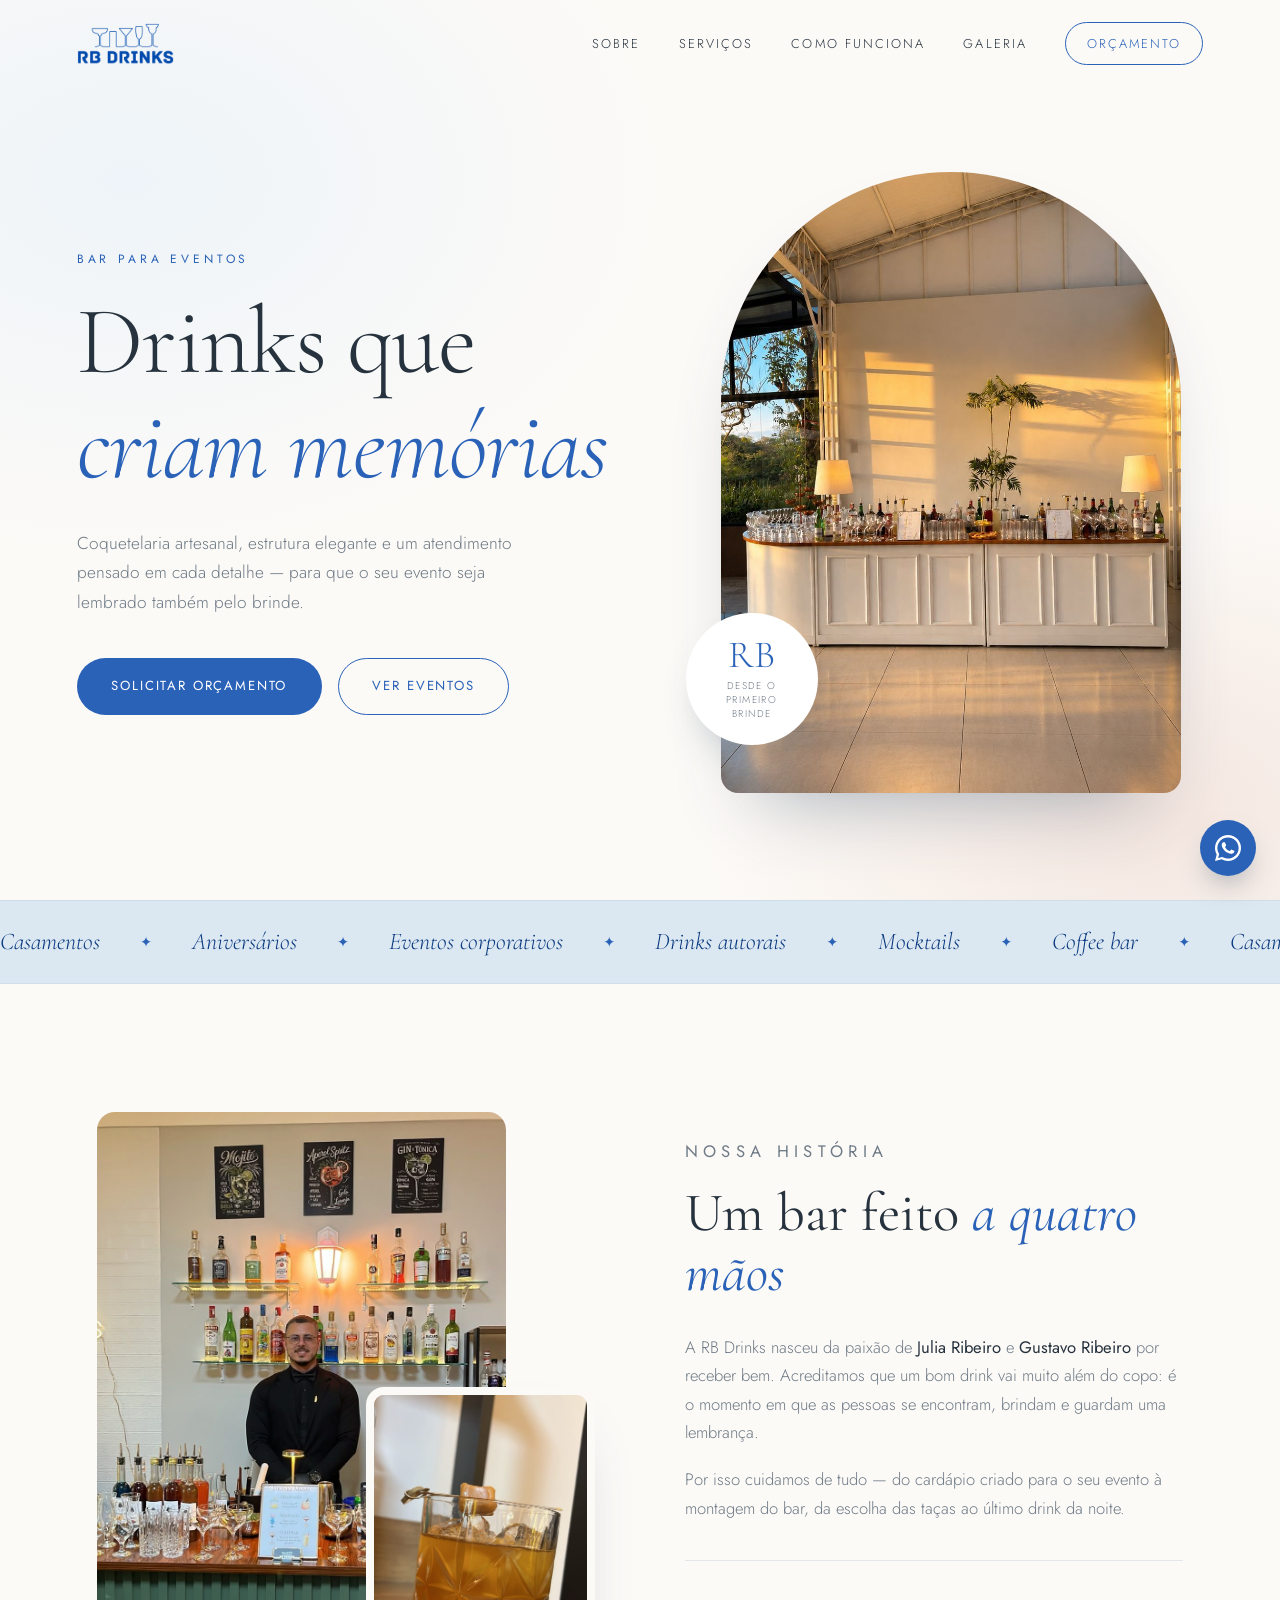
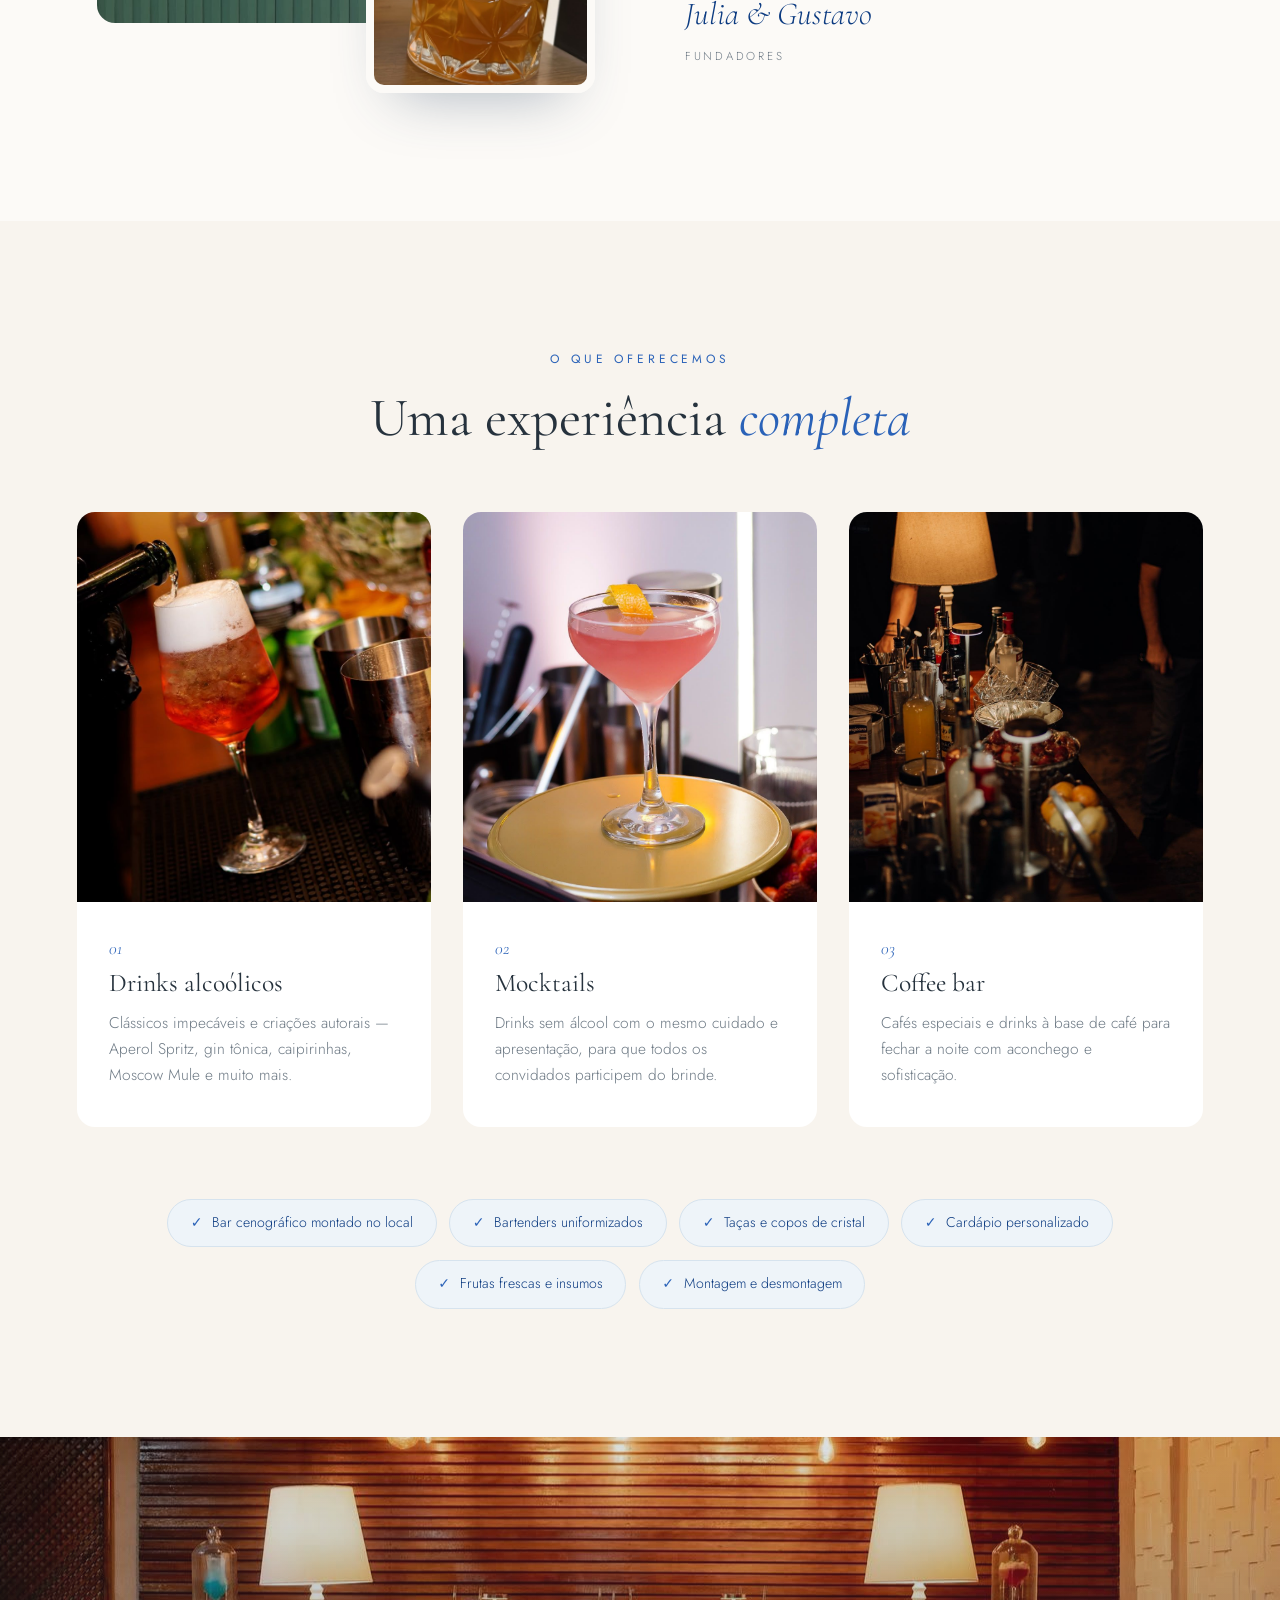
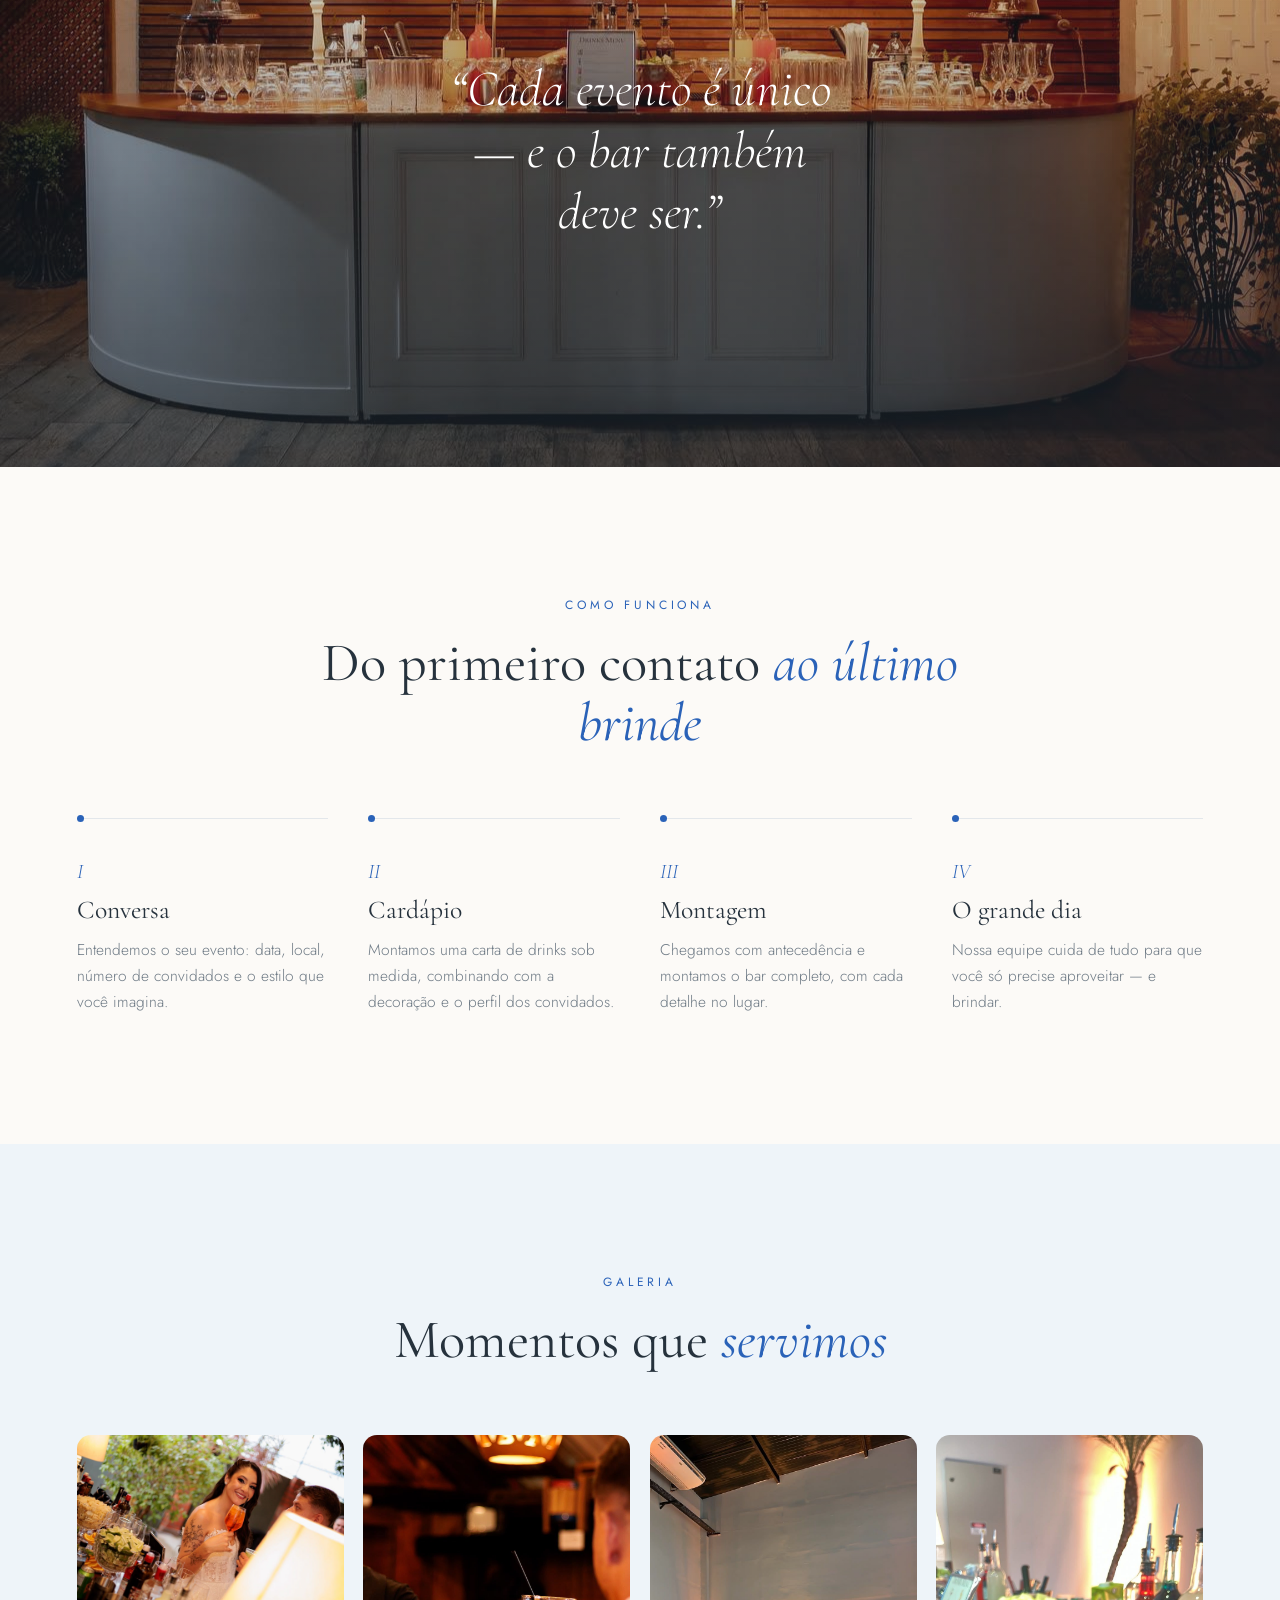
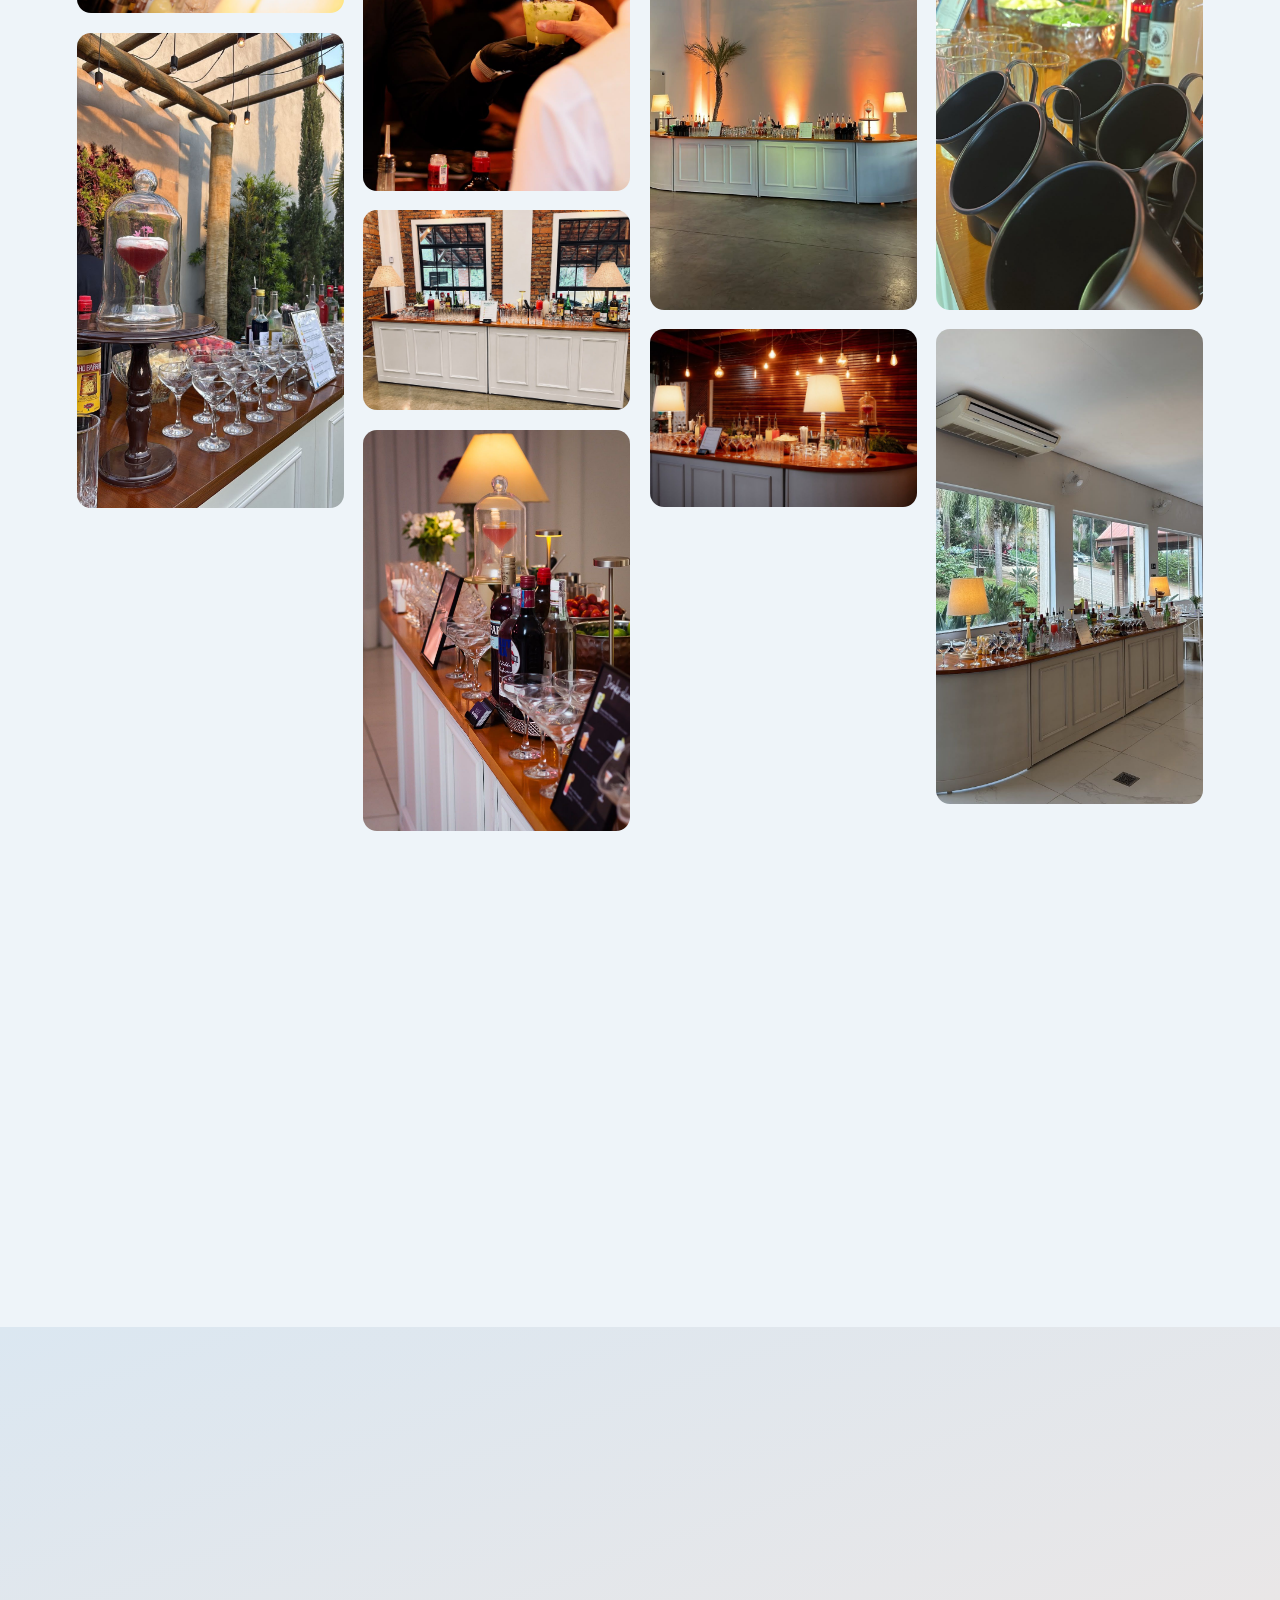
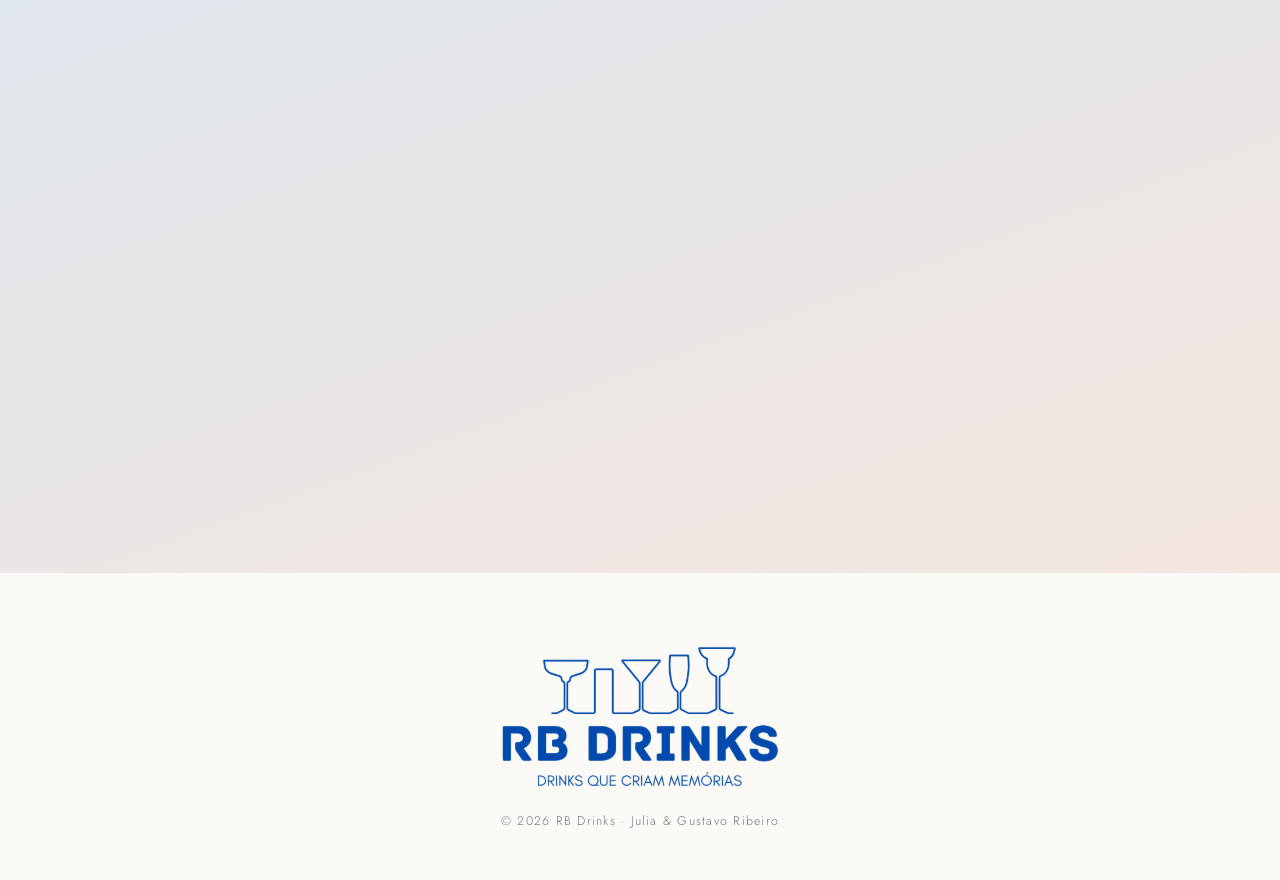
==== index.html @ 1d5dd1b5 "Site RB Drinks: versão clara e versão escura Co-Authored-By: Claude Opus 5.5 <noreply@anthropic.com>" ====
<!DOCTYPE html>
<html lang="pt-BR">
<head>
  <meta charset="UTF-8" />
  <meta name="viewport" content="width=device-width, initial-scale=1.0" />
  <title>RB Drinks · Drinks que criam memórias</title>
  <meta name="description" content="RB Drinks — bar completo para casamentos, aniversários e eventos corporativos. Drinks autorais, mocktails e coffee bar com atendimento elegante." />
  <link rel="preconnect" href="https://fonts.googleapis.com" />
  <link rel="preconnect" href="https://fonts.gstatic.com" crossorigin />
  <link href="https://fonts.googleapis.com/css2?family=Cormorant+Garamond:ital,wght@0,300;0,400;0,500;1,300;1,400&family=Jost:wght@300;400;500&display=swap" rel="stylesheet" />
  <link rel="stylesheet" href="style.css" />
  <link rel="icon" href="assets/brand/icone-azul.png" type="image/png" />
</head>
<body>

  <!-- NAV -->
  <header class="nav" id="nav">
    <a href="#inicio" class="nav__brand" aria-label="RB Drinks — início">
      <img src="assets/brand/marca-azul.png" alt="RB Drinks" class="nav__logo" />
    </a>
    <nav class="nav__links" id="navLinks">
      <a href="#sobre">Sobre</a>
      <a href="#servicos">Serviços</a>
      <a href="#como-funciona">Como funciona</a>
      <a href="#galeria">Galeria</a>
      <a href="#contato" class="nav__cta">Orçamento</a>
    </nav>
    <button class="nav__toggle" id="navToggle" aria-label="Abrir menu" aria-expanded="false">
      <span></span><span></span>
    </button>
  </header>

  <!-- HERO -->
  <section class="hero" id="inicio">
    <div class="hero__text">
      <p class="eyebrow reveal">Bar para eventos</p>
      <h1 class="reveal">Drinks que<br /><em>criam memórias</em></h1>
      <p class="hero__lead reveal">Coquetelaria artesanal, estrutura elegante e um atendimento pensado em cada detalhe — para que o seu evento seja lembrado também pelo brinde.</p>
      <div class="hero__actions reveal">
        <a href="#contato" class="btn btn--primary">Solicitar orçamento</a>
        <a href="#galeria" class="btn btn--ghost">Ver eventos</a>
      </div>
    </div>
    <div class="hero__media reveal">
      <img src="assets/img/bar-por-do-sol.jpg" alt="Bar RB Drinks montado ao pôr do sol" />
      <div class="hero__badge">
        <span class="hero__badge-big">RB</span>
        <span class="hero__badge-small">desde o primeiro brinde</span>
      </div>
    </div>
  </section>

  <!-- MARQUEE -->
  <div class="marquee" aria-hidden="true">
    <div class="marquee__track">
      <span>Casamentos</span><i>✦</i><span>Aniversários</span><i>✦</i><span>Eventos corporativos</span><i>✦</i><span>Drinks autorais</span><i>✦</i><span>Mocktails</span><i>✦</i><span>Coffee bar</span><i>✦</i>
      <span>Casamentos</span><i>✦</i><span>Aniversários</span><i>✦</i><span>Eventos corporativos</span><i>✦</i><span>Drinks autorais</span><i>✦</i><span>Mocktails</span><i>✦</i><span>Coffee bar</span><i>✦</i>
    </div>
  </div>

  <!-- SOBRE -->
  <section class="about section" id="sobre">
    <div class="about__media reveal">
      <img src="assets/img/bartender.jpg" alt="Bartender da RB Drinks atrás do bar" class="about__img-main" />
      <img src="assets/img/drink-caramelo.jpg" alt="Drink com caramelo em copo de cristal" class="about__img-float" />
    </div>
    <div class="about__text">
      <p class="eyebrow reveal">Nossa história</p>
      <h2 class="reveal">Um bar feito <em>a quatro mãos</em></h2>
      <p class="reveal">A RB Drinks nasceu da paixão de <strong>Julia Ribeiro</strong> e <strong>Gustavo Ribeiro</strong> por receber bem. Acreditamos que um bom drink vai muito além do copo: é o momento em que as pessoas se encontram, brindam e guardam uma lembrança.</p>
      <p class="reveal">Por isso cuidamos de tudo — do cardápio criado para o seu evento à montagem do bar, da escolha das taças ao último drink da noite.</p>
      <div class="about__sign reveal">
        <span>Julia &amp; Gustavo</span>
        <small>Fundadores</small>
      </div>
    </div>
  </section>

  <!-- SERVIÇOS -->
  <section class="services section" id="servicos">
    <div class="section__head">
      <p class="eyebrow reveal">O que oferecemos</p>
      <h2 class="reveal">Uma experiência <em>completa</em></h2>
    </div>
    <div class="services__grid">
      <article class="card reveal">
        <div class="card__img"><img src="assets/img/aperol-servindo.jpg" alt="Aperol Spritz sendo servido" loading="lazy" /></div>
        <div class="card__body">
          <span class="card__num">01</span>
          <h3>Drinks alcoólicos</h3>
          <p>Clássicos impecáveis e criações autorais — Aperol Spritz, gin tônica, caipirinhas, Moscow Mule e muito mais.</p>
        </div>
      </article>
      <article class="card reveal">
        <div class="card__img"><img src="assets/img/drink-zero.jpg" alt="Drink rosa sem álcool em taça coupe" loading="lazy" /></div>
        <div class="card__body">
          <span class="card__num">02</span>
          <h3>Mocktails</h3>
          <p>Drinks sem álcool com o mesmo cuidado e apresentação, para que todos os convidados participem do brinde.</p>
        </div>
      </article>
      <article class="card reveal">
        <div class="card__img"><img src="assets/img/bar-noite.jpg" alt="Detalhe do bar à noite com abajur" loading="lazy" /></div>
        <div class="card__body">
          <span class="card__num">03</span>
          <h3>Coffee bar</h3>
          <p>Cafés especiais e drinks à base de café para fechar a noite com aconchego e sofisticação.</p>
        </div>
      </article>
    </div>

    <ul class="includes reveal">
      <li>Bar cenográfico montado no local</li>
      <li>Bartenders uniformizados</li>
      <li>Taças e copos de cristal</li>
      <li>Cardápio personalizado</li>
      <li>Frutas frescas e insumos</li>
      <li>Montagem e desmontagem</li>
    </ul>
  </section>

  <!-- FAIXA DE IMAGEM -->
  <section class="banner">
    <img src="assets/img/bar-frontal.jpg" alt="Bar RB Drinks iluminado com lâmpadas pendentes" loading="lazy" />
    <div class="banner__overlay">
      <p class="reveal">“Cada evento é único — e o bar também deve ser.”</p>
    </div>
  </section>

  <!-- COMO FUNCIONA -->
  <section class="steps section" id="como-funciona">
    <div class="section__head">
      <p class="eyebrow reveal">Como funciona</p>
      <h2 class="reveal">Do primeiro contato <em>ao último brinde</em></h2>
    </div>
    <ol class="steps__list">
      <li class="reveal">
        <span>I</span>
        <h3>Conversa</h3>
        <p>Entendemos o seu evento: data, local, número de convidados e o estilo que você imagina.</p>
      </li>
      <li class="reveal">
        <span>II</span>
        <h3>Cardápio</h3>
        <p>Montamos uma carta de drinks sob medida, combinando com a decoração e o perfil dos convidados.</p>
      </li>
      <li class="reveal">
        <span>III</span>
        <h3>Montagem</h3>
        <p>Chegamos com antecedência e montamos o bar completo, com cada detalhe no lugar.</p>
      </li>
      <li class="reveal">
        <span>IV</span>
        <h3>O grande dia</h3>
        <p>Nossa equipe cuida de tudo para que você só precise aproveitar — e brindar.</p>
      </li>
    </ol>
  </section>

  <!-- GALERIA -->
  <section class="gallery section" id="galeria">
    <div class="section__head">
      <p class="eyebrow reveal">Galeria</p>
      <h2 class="reveal">Momentos que <em>servimos</em></h2>
    </div>
    <div class="gallery__grid" id="gallery">
      <figure class="reveal"><img src="assets/img/noiva-aperol.jpg" alt="Noiva brindando com Aperol Spritz" loading="lazy" /></figure>
      <figure class="reveal"><img src="assets/img/drink-redoma.jpg" alt="Drink sob redoma de vidro" loading="lazy" /></figure>
      <figure class="reveal"><img src="assets/img/bar-verde.jpg" alt="Bar verde com garrafas e taças" loading="lazy" /></figure>
      <figure class="reveal"><img src="assets/img/bar-deck.jpg" alt="Bar verde montado em deck ao ar livre" loading="lazy" /></figure>
      <figure class="reveal"><img src="assets/img/caipirinha.jpg" alt="Caipirinha sendo entregue ao convidado" loading="lazy" /></figure>
      <figure class="reveal"><img src="assets/img/bar-tijolos.jpg" alt="Bar branco em ambiente de tijolos" loading="lazy" /></figure>
      <figure class="reveal"><img src="assets/img/bar-detalhe-campari.jpg" alt="Detalhe do bar com garrafas e taças" loading="lazy" /></figure>
      <figure class="reveal"><img src="assets/img/convidada-aperol.jpg" alt="Convidada saboreando um Aperol" loading="lazy" /></figure>
      <figure class="reveal"><img src="assets/img/bar-luz-laranja.jpg" alt="Bar branco com iluminação cênica" loading="lazy" /></figure>
      <figure class="reveal"><img src="assets/img/bar-lampadas.jpg" alt="Bar com lâmpadas pendentes e abajures" loading="lazy" /></figure>
      <figure class="reveal"><img src="assets/img/bar-detalhe-limao.jpg" alt="Limões fatiados e taças no bar" loading="lazy" /></figure>
      <figure class="reveal"><img src="assets/img/canecas.jpg" alt="Canecas de Moscow Mule" loading="lazy" /></figure>
      <figure class="reveal"><img src="assets/img/bar-janelas.jpg" alt="Bar montado em salão com janelas amplas" loading="lazy" /></figure>
    </div>
  </section>

  <!-- CONTATO -->
  <section class="contact section" id="contato">
    <div class="contact__inner">
      <div class="contact__text">
        <p class="eyebrow reveal">Orçamento</p>
        <h2 class="reveal">Vamos criar <em>a sua memória?</em></h2>
        <p class="reveal">Conte um pouco sobre o seu evento e retornamos com uma proposta personalizada.</p>
        <ul class="contact__links reveal">
          <li><a href="https://wa.me/5500000000000" target="_blank" rel="noopener">WhatsApp</a></li>
          <li><a href="https://instagram.com/rbdrinks" target="_blank" rel="noopener">@rbdrinks</a></li>
          <li><a href="mailto:contato@rbdrinks.com.br">contato@rbdrinks.com.br</a></li>
        </ul>
      </div>
      <form class="form reveal" id="contactForm">
        <label>Nome<input type="text" name="nome" required /></label>
        <div class="form__row">
          <label>Data do evento<input type="date" name="data" /></label>
          <label>Convidados<input type="number" name="convidados" min="1" placeholder="ex: 120" /></label>
        </div>
        <label>Tipo de evento
          <select name="tipo">
            <option>Casamento</option>
            <option>Aniversário</option>
            <option>Corporativo</option>
            <option>Outro</option>
          </select>
        </label>
        <label>Mensagem<textarea name="mensagem" rows="3" placeholder="Local, estilo, drinks favoritos..."></textarea></label>
        <button type="submit" class="btn btn--primary">Enviar pelo WhatsApp</button>
      </form>
    </div>
  </section>

  <!-- FOOTER -->
  <footer class="footer">
    <img src="assets/brand/logo-azul.png" alt="RB Drinks — Drinks que criam memórias" class="footer__logo" />
    <p class="footer__copy">© <span id="year"></span> RB Drinks · Julia &amp; Gustavo Ribeiro</p>
  </footer>

  <!-- LIGHTBOX -->
  <div class="lightbox" id="lightbox" aria-hidden="true">
    <button class="lightbox__close" aria-label="Fechar">×</button>
    <button class="lightbox__prev" aria-label="Anterior">‹</button>
    <img alt="" />
    <button class="lightbox__next" aria-label="Próxima">›</button>
  </div>

  <!-- WhatsApp flutuante -->
  <a href="https://wa.me/5500000000000" class="wa-float" target="_blank" rel="noopener" aria-label="Fale no WhatsApp">
    <svg viewBox="0 0 24 24" width="26" height="26" fill="currentColor"><path d="M17.5 14.4c-.3-.1-1.7-.8-2-.9-.3-.1-.5-.1-.7.1-.2.3-.8.9-.9 1.1-.2.2-.3.2-.6.1-.3-.1-1.2-.5-2.3-1.4-.9-.8-1.4-1.7-1.6-2-.2-.3 0-.5.1-.6l.4-.5c.1-.2.2-.3.3-.5.1-.2 0-.4 0-.5l-.9-2.2c-.2-.6-.5-.5-.7-.5h-.6c-.2 0-.5.1-.8.4-.3.3-1 1-1 2.4s1 2.8 1.2 3c.1.2 2 3.1 4.9 4.3 2.4.9 2.9.8 3.4.7.5-.1 1.7-.7 2-1.4.2-.7.2-1.3.2-1.4-.1-.1-.3-.2-.6-.3zM12 21.8c-1.8 0-3.5-.5-5-1.4l-.4-.2-3.7 1 1-3.6-.2-.4C2.7 15.6 2.2 13.8 2.2 12 2.2 6.6 6.6 2.2 12 2.2c2.6 0 5.1 1 6.9 2.9 1.8 1.8 2.9 4.3 2.9 6.9 0 5.4-4.4 9.8-9.8 9.8zM20.5 3.5C18.2 1.2 15.2 0 12 0 5.4 0 0 5.4 0 12c0 2.1.6 4.2 1.6 6L0 24l6.2-1.6c1.8 1 3.8 1.5 5.8 1.5 6.6 0 12-5.4 12-12 0-3.2-1.2-6.2-3.5-8.4z"/></svg>
  </a>

  <script src="script.js"></script>
</body>
</html>
---- style.css ----
/* ==========================================================
   RB Drinks — Drinks que criam memórias
   Paleta: azul do logo + tons pastéis
   ========================================================== */
:root {
  --blue: #2a62b8;          /* derivado do azul do logo (#004aad) */
  --blue-deep: #0b3a80;
  --blue-pastel: #dbe7f1;
  --blue-mist: #eef4f9;
  --blush: #f4e6df;
  --sand: #f8f4ee;
  --cream: #fcfaf7;
  --ink: #26323d;
  --muted: #6e7a85;
  --line: #e3e7eb;

  --serif: "Cormorant Garamond", Georgia, serif;
  --sans: "Jost", system-ui, sans-serif;

  --radius: 18px;
  --ease: cubic-bezier(.22, .61, .36, 1);
}

* { box-sizing: border-box; margin: 0; padding: 0; }
html { scroll-behavior: smooth; }
body {
  font-family: var(--sans);
  font-weight: 300;
  color: var(--ink);
  background: var(--cream);
  line-height: 1.7;
  -webkit-font-smoothing: antialiased;
}
img { display: block; max-width: 100%; }
a { color: inherit; text-decoration: none; }

h1, h2, h3 { font-family: var(--serif); font-weight: 400; line-height: 1.1; }
h1 em, h2 em { font-style: italic; color: var(--blue); }
h2 { font-size: clamp(2.2rem, 4.5vw, 3.4rem); }
h3 { font-size: 1.6rem; }

.eyebrow {
  font-size: .75rem;
  letter-spacing: .32em;
  text-transform: uppercase;
  color: var(--blue);
  margin-bottom: 1.2rem;
  font-weight: 400;
}

.section { padding: clamp(5rem, 10vw, 8rem) clamp(1.5rem, 6vw, 6rem); }
.section__head { text-align: center; max-width: 640px; margin: 0 auto 4rem; }

/* ---------- Botões ---------- */
.btn {
  display: inline-block;
  padding: 1rem 2.1rem;
  border-radius: 999px;
  font-size: .82rem;
  letter-spacing: .14em;
  text-transform: uppercase;
  font-weight: 400;
  transition: all .35s var(--ease);
  cursor: pointer;
  border: 1px solid transparent;
  font-family: var(--sans);
}
.btn--primary { background: var(--blue); color: #fff; }
.btn--primary:hover { background: var(--blue-deep); transform: translateY(-2px); box-shadow: 0 10px 24px -10px rgba(47,76,104,.5); }
.btn--ghost { border-color: var(--blue); color: var(--blue); }
.btn--ghost:hover { background: var(--blue-mist); }

/* ---------- Navegação ---------- */
.nav {
  position: fixed; inset: 0 0 auto 0; z-index: 50;
  display: flex; align-items: center; justify-content: space-between;
  padding: 1.4rem clamp(1.5rem, 6vw, 6rem);
  transition: all .4s var(--ease);
}
.nav.is-scrolled {
  background: rgba(252, 250, 247, .88);
  backdrop-filter: blur(14px);
  -webkit-backdrop-filter: blur(14px);
  padding-top: .9rem; padding-bottom: .9rem;
  box-shadow: 0 1px 0 var(--line);
}
.nav__brand { display: flex; align-items: center; gap: .7rem; font-family: var(--serif); font-size: 1.45rem; color: var(--blue-deep); }
.nav__logo { height: 42px; width: auto; }
.nav__links { display: flex; align-items: center; gap: 2.4rem; font-size: .8rem; letter-spacing: .16em; text-transform: uppercase; }
.nav__links a { position: relative; transition: color .3s; }
.nav__links a:not(.nav__cta)::after {
  content: ""; position: absolute; left: 0; bottom: -4px; height: 1px; width: 0; background: var(--blue); transition: width .35s var(--ease);
}
.nav__links a:hover { color: var(--blue); }
.nav__links a:hover::after { width: 100%; }
.nav__cta { padding: .6rem 1.3rem; border: 1px solid var(--blue); border-radius: 999px; color: var(--blue); }
.nav__cta:hover { background: var(--blue); color: #fff !important; }
.nav__toggle { display: none; background: none; border: 0; width: 32px; height: 22px; position: relative; cursor: pointer; }
.nav__toggle span { position: absolute; left: 0; right: 0; height: 1.5px; background: var(--ink); transition: all .3s; }
.nav__toggle span:first-child { top: 6px; }
.nav__toggle span:last-child { bottom: 6px; }
.nav__toggle[aria-expanded="true"] span:first-child { top: 10px; transform: rotate(45deg); }
.nav__toggle[aria-expanded="true"] span:last-child { bottom: 10px; transform: rotate(-45deg); }

/* ---------- Hero ---------- */
.hero {
  min-height: 100vh;
  display: grid;
  grid-template-columns: 1.05fr .95fr;
  gap: clamp(2rem, 5vw, 5rem);
  align-items: center;
  padding: 8rem clamp(1.5rem, 6vw, 6rem) 4rem;
  background:
    radial-gradient(60% 60% at 10% 20%, var(--blue-mist) 0%, transparent 70%),
    radial-gradient(50% 50% at 90% 90%, var(--blush) 0%, transparent 70%),
    var(--cream);
}
.hero h1 { font-size: clamp(3.2rem, 7.5vw, 6.2rem); font-weight: 300; margin-bottom: 1.8rem; letter-spacing: -.01em; }
.hero__lead { max-width: 30rem; color: var(--muted); font-size: 1.08rem; margin-bottom: 2.6rem; }
.hero__actions { display: flex; gap: 1rem; flex-wrap: wrap; }
.hero__media { position: relative; justify-self: center; width: min(100%, 460px); }
.hero__media img {
  width: 100%; aspect-ratio: 4/5.4; object-fit: cover;
  border-radius: 240px 240px var(--radius) var(--radius);
  box-shadow: 0 40px 80px -40px rgba(47,76,104,.45);
}
.hero__badge {
  position: absolute; left: -2.2rem; bottom: 3rem;
  width: 132px; height: 132px; border-radius: 50%;
  background: #fff; display: grid; place-content: center; text-align: center;
  box-shadow: 0 20px 40px -20px rgba(47,76,104,.35);
  animation: float 6s ease-in-out infinite;
}
.hero__badge-big { font-family: var(--serif); font-size: 2.4rem; color: var(--blue); line-height: 1; }
.hero__badge-small { font-size: .62rem; letter-spacing: .14em; text-transform: uppercase; color: var(--muted); padding: 0 1.2rem; line-height: 1.4; margin-top: .3rem; }
@keyframes float { 50% { transform: translateY(-10px); } }

/* ---------- Marquee ---------- */
.marquee { overflow: hidden; background: var(--blue-pastel); padding: 1.3rem 0; border-block: 1px solid #cfdeeb; }
.marquee__track { display: flex; gap: 2.5rem; width: max-content; animation: marquee 40s linear infinite; }
.marquee span { font-family: var(--serif); font-style: italic; font-size: 1.5rem; color: var(--blue-deep); white-space: nowrap; }
.marquee i { font-style: normal; color: var(--blue); font-size: .9rem; align-self: center; }
@keyframes marquee { to { transform: translateX(-50%); } }

/* ---------- Sobre ---------- */
.about { display: grid; grid-template-columns: 1fr 1fr; gap: clamp(3rem, 7vw, 7rem); align-items: center; max-width: 1240px; margin: 0 auto; }
.about__media { position: relative; padding-right: 18%; padding-bottom: 14%; }
.about__img-main { width: 100%; aspect-ratio: 4/5; object-fit: cover; object-position: center 30%; border-radius: var(--radius); }
.about__img-float {
  position: absolute; right: 0; bottom: 0; width: 46%; aspect-ratio: 3/4; object-fit: cover;
  border-radius: var(--radius); border: 8px solid var(--cream);
  box-shadow: 0 30px 60px -30px rgba(47,76,104,.4);
}
.about__text h2 { margin-bottom: 1.8rem; }
.about__text p { color: var(--muted); margin-bottom: 1.2rem; font-size: 1.04rem; }
.about__text strong { color: var(--ink); font-weight: 400; }
.about__sign { margin-top: 2.4rem; padding-top: 1.6rem; border-top: 1px solid var(--line); }
.about__sign span { display: block; font-family: var(--serif); font-style: italic; font-size: 2rem; color: var(--blue-deep); }
.about__sign small { font-size: .72rem; letter-spacing: .24em; text-transform: uppercase; color: var(--muted); }

/* ---------- Serviços ---------- */
.services { background: var(--sand); }
.services__grid { display: grid; grid-template-columns: repeat(3, 1fr); gap: 2rem; max-width: 1240px; margin: 0 auto; }
.card { background: #fff; border-radius: var(--radius); overflow: hidden; transition: transform .5s var(--ease), box-shadow .5s var(--ease); }
.card:hover { transform: translateY(-8px); box-shadow: 0 30px 60px -35px rgba(47,76,104,.4); }
.card__img { overflow: hidden; aspect-ratio: 4/4.4; }
.card__img img { width: 100%; height: 100%; object-fit: cover; transition: transform 1.2s var(--ease); }
.card:hover .card__img img { transform: scale(1.06); }
.card__body { padding: 2rem 2rem 2.4rem; }
.card__num { font-family: var(--serif); font-style: italic; color: var(--blue); font-size: 1.1rem; }
.card h3 { margin: .3rem 0 .8rem; }
.card p { color: var(--muted); font-size: .97rem; }

.includes {
  list-style: none; max-width: 1000px; margin: 4.5rem auto 0;
  display: flex; flex-wrap: wrap; justify-content: center; gap: .8rem;
}
.includes li {
  padding: .7rem 1.4rem; border-radius: 999px; background: var(--blue-mist);
  color: var(--blue-deep); font-size: .88rem; border: 1px solid #d6e3ee;
}
.includes li::before { content: "✓"; margin-right: .6rem; color: var(--blue); }

/* ---------- Banner ---------- */
.banner { position: relative; height: clamp(360px, 70vh, 640px); overflow: hidden; }
.banner img { width: 100%; height: 120%; object-fit: cover; will-change: transform; }
.banner__overlay {
  position: absolute; inset: 0; display: grid; place-items: center; padding: 2rem;
  background: linear-gradient(180deg, rgba(38,50,61,.15), rgba(38,50,61,.55));
}
.banner__overlay p {
  font-family: var(--serif); font-style: italic; font-weight: 300; color: #fff; text-align: center;
  font-size: clamp(1.8rem, 4vw, 3.2rem); max-width: 18ch; line-height: 1.2;
}

/* ---------- Como funciona ---------- */
.steps__list { list-style: none; display: grid; grid-template-columns: repeat(4, 1fr); gap: 2.5rem; max-width: 1240px; margin: 0 auto; counter-reset: s; }
.steps__list li { position: relative; padding-top: 2.2rem; border-top: 1px solid var(--line); }
.steps__list li::before {
  content: ""; position: absolute; top: -4px; left: 0; width: 7px; height: 7px; border-radius: 50%; background: var(--blue);
}
.steps__list span { font-family: var(--serif); font-style: italic; color: var(--blue); font-size: 1.3rem; }
.steps__list h3 { margin: .4rem 0 .8rem; }
.steps__list p { color: var(--muted); font-size: .97rem; }

/* ---------- Galeria ---------- */
.gallery { background: var(--blue-mist); }
.gallery__grid { columns: 4 260px; column-gap: 1.2rem; max-width: 1400px; margin: 0 auto; }
.gallery__grid figure { break-inside: avoid; margin-bottom: 1.2rem; border-radius: 14px; overflow: hidden; cursor: zoom-in; position: relative; }
.gallery__grid img { width: 100%; transition: transform 1s var(--ease), filter .6s; }
.gallery__grid figure::after { content: ""; position: absolute; inset: 0; background: var(--blue); opacity: 0; transition: opacity .5s; mix-blend-mode: soft-light; }
.gallery__grid figure:hover img { transform: scale(1.05); }
.gallery__grid figure:hover::after { opacity: .35; }

/* ---------- Lightbox ---------- */
.lightbox {
  position: fixed; inset: 0; z-index: 100; background: rgba(252,250,247,.96);
  display: flex; align-items: center; justify-content: center; gap: 1rem;
  opacity: 0; pointer-events: none; transition: opacity .4s;
}
.lightbox.is-open { opacity: 1; pointer-events: auto; }
.lightbox img { max-width: min(88vw, 1100px); max-height: 86vh; border-radius: 12px; box-shadow: 0 40px 80px -40px rgba(47,76,104,.5); }
.lightbox button { background: none; border: 0; font-size: 2.6rem; color: var(--blue-deep); cursor: pointer; font-family: var(--serif); padding: 0 .6rem; transition: color .3s; }
.lightbox button:hover { color: var(--blue); }
.lightbox__close { position: absolute; top: 1.2rem; right: 1.8rem; }

/* ---------- Contato ---------- */
.contact { background: linear-gradient(160deg, var(--blue-pastel), var(--blush)); }
.contact__inner { display: grid; grid-template-columns: 1fr 1.1fr; gap: clamp(3rem, 6vw, 6rem); max-width: 1140px; margin: 0 auto; align-items: center; }
.contact__text h2 { margin-bottom: 1.4rem; }
.contact__text > p { color: var(--muted); margin-bottom: 2rem; }
.contact__links { list-style: none; display: grid; gap: .8rem; }
.contact__links a { font-family: var(--serif); font-size: 1.4rem; color: var(--blue-deep); border-bottom: 1px solid transparent; transition: border-color .3s; }
.contact__links a:hover { border-color: var(--blue); }

.form { background: rgba(255,255,255,.75); backdrop-filter: blur(8px); padding: clamp(2rem, 4vw, 3rem); border-radius: 24px; display: grid; gap: 1.3rem; box-shadow: 0 30px 70px -40px rgba(47,76,104,.35); }
.form label { display: grid; gap: .4rem; font-size: .72rem; letter-spacing: .18em; text-transform: uppercase; color: var(--muted); }
.form__row { display: grid; grid-template-columns: 1fr 1fr; gap: 1.2rem; }
.form input, .form select, .form textarea {
  font: inherit; font-size: 1rem; letter-spacing: 0; text-transform: none; color: var(--ink);
  border: 0; border-bottom: 1px solid #cfd8e0; background: transparent; padding: .6rem 0; outline: none; transition: border-color .3s;
  border-radius: 0; resize: vertical;
}
.form input:focus, .form select:focus, .form textarea:focus { border-color: var(--blue); }
.form .btn { justify-self: start; margin-top: .6rem; }

/* ---------- Footer ---------- */
.footer { text-align: center; padding: 4.5rem 1.5rem 3rem; background: var(--cream); }
.footer__logo { width: min(280px, 70vw); margin: 0 auto 1rem; }
.footer__slogan { font-family: var(--serif); font-style: italic; font-size: 1.6rem; color: var(--blue-deep); }
.footer__copy { margin-top: 1.4rem; font-size: .78rem; letter-spacing: .1em; color: var(--muted); }

/* ---------- WhatsApp flutuante ---------- */
.wa-float {
  position: fixed; right: 1.5rem; bottom: 1.5rem; z-index: 40;
  width: 56px; height: 56px; border-radius: 50%; display: grid; place-items: center;
  background: var(--blue); color: #fff; box-shadow: 0 14px 30px -12px rgba(47,76,104,.6);
  transition: transform .3s var(--ease), background .3s;
}
.wa-float:hover { transform: scale(1.08); background: var(--blue-deep); }

/* ---------- Animação de entrada ---------- */
.reveal { opacity: 0; transform: translateY(28px); transition: opacity 1s var(--ease), transform 1s var(--ease); }
.reveal.is-visible { opacity: 1; transform: none; }
@media (prefers-reduced-motion: reduce) {
  .reveal { opacity: 1; transform: none; transition: none; }
  .marquee__track, .hero__badge { animation: none; }
  html { scroll-behavior: auto; }
}

/* ---------- Responsivo ---------- */
@media (max-width: 1024px) {
  .services__grid { grid-template-columns: 1fr 1fr; }
  .services__grid .card:last-child { grid-column: span 2; }
  .services__grid .card:last-child .card__img { aspect-ratio: 16/8; }
  .steps__list { grid-template-columns: 1fr 1fr; }
}
@media (max-width: 860px) {
  .nav__toggle { display: block; z-index: 2; }
  .nav__links {
    position: fixed; inset: 0; flex-direction: column; justify-content: center; gap: 2rem;
    background: var(--cream); font-size: 1rem;
    opacity: 0; pointer-events: none; transition: opacity .4s;
  }
  .nav__links.is-open { opacity: 1; pointer-events: auto; }
  .hero { grid-template-columns: 1fr; text-align: center; padding-top: 7rem; }
  .hero__lead { margin-inline: auto; }
  .hero__actions { justify-content: center; }
  .hero__media { width: min(86%, 380px); }
  .hero__badge { left: -1rem; width: 110px; height: 110px; }
  .about, .contact__inner { grid-template-columns: 1fr; }
  .services__grid { grid-template-columns: 1fr; }
  .services__grid .card:last-child { grid-column: auto; }
  .services__grid .card:last-child .card__img { aspect-ratio: 4/4.4; }
}
@media (max-width: 560px) {
  .steps__list { grid-template-columns: 1fr; }
  .form__row { grid-template-columns: 1fr; }
  .gallery__grid { columns: 2 140px; column-gap: .7rem; }
  .gallery__grid figure { margin-bottom: .7rem; }
}
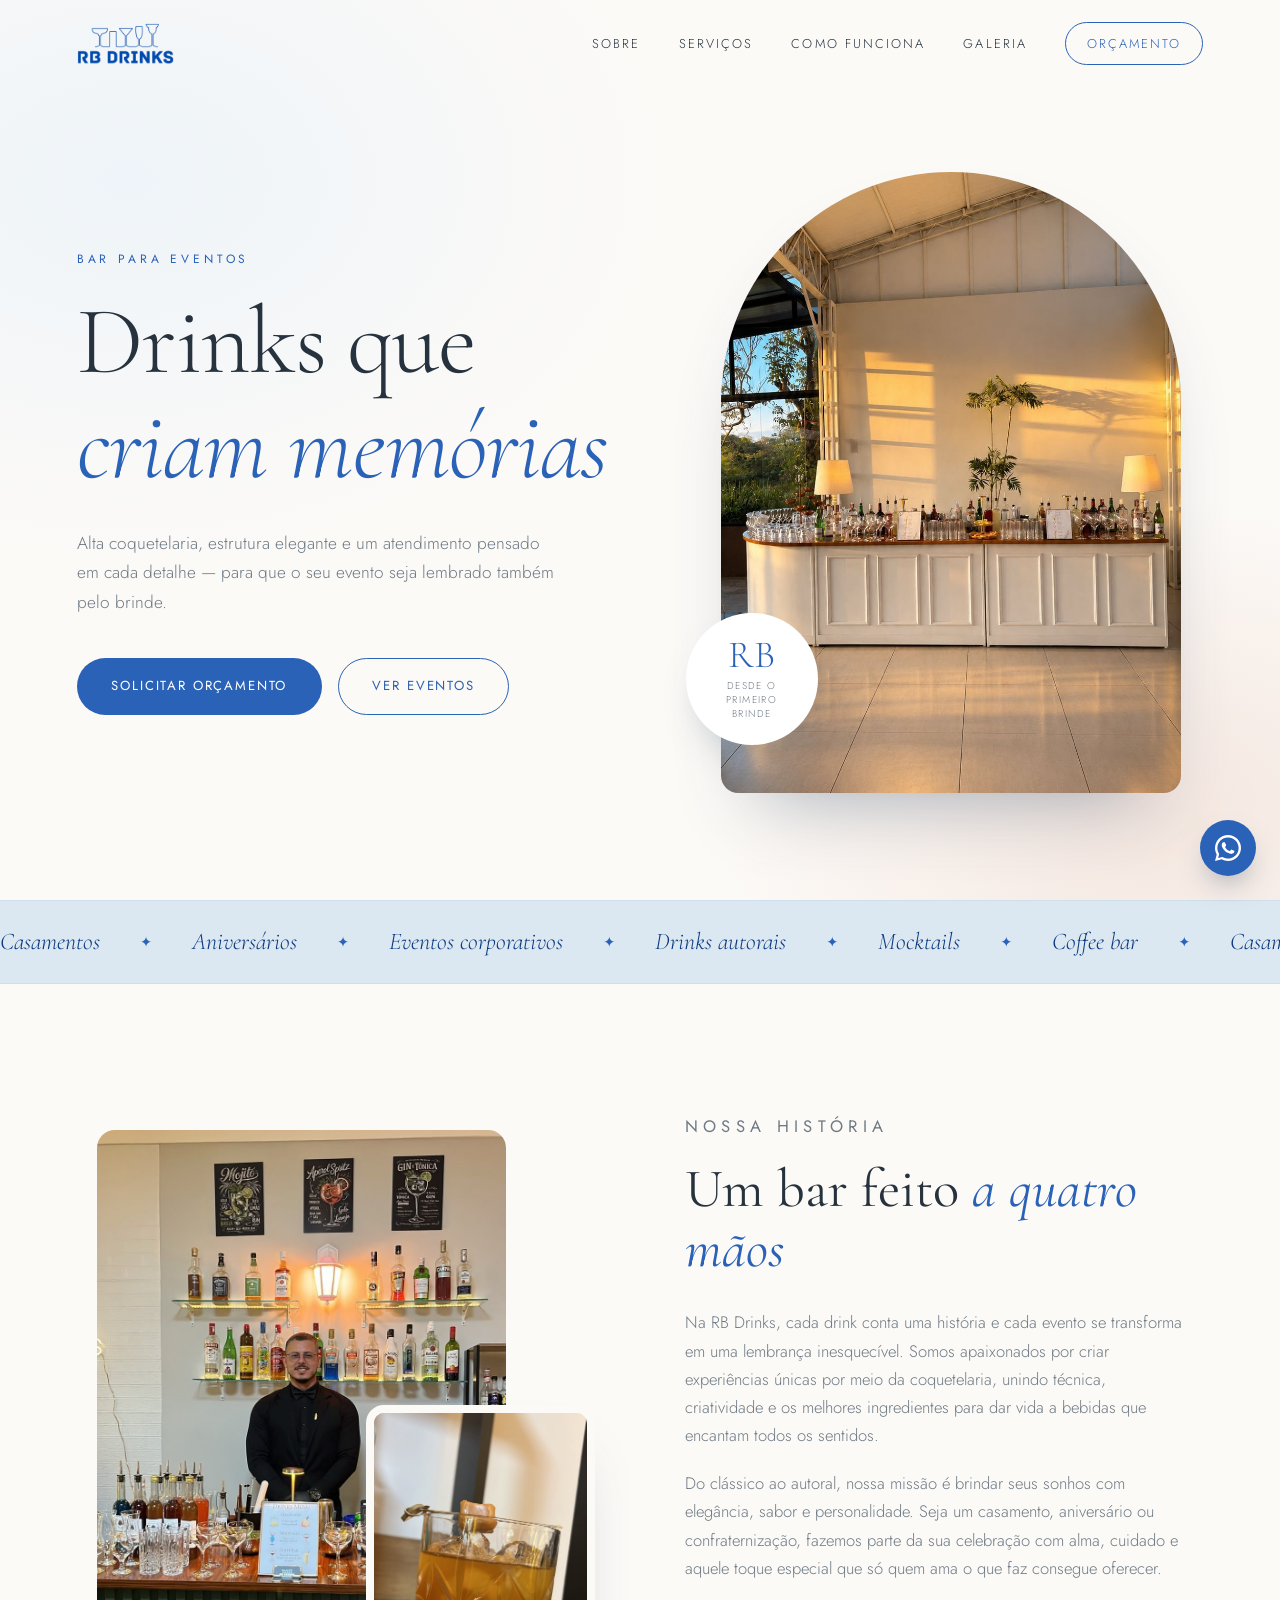
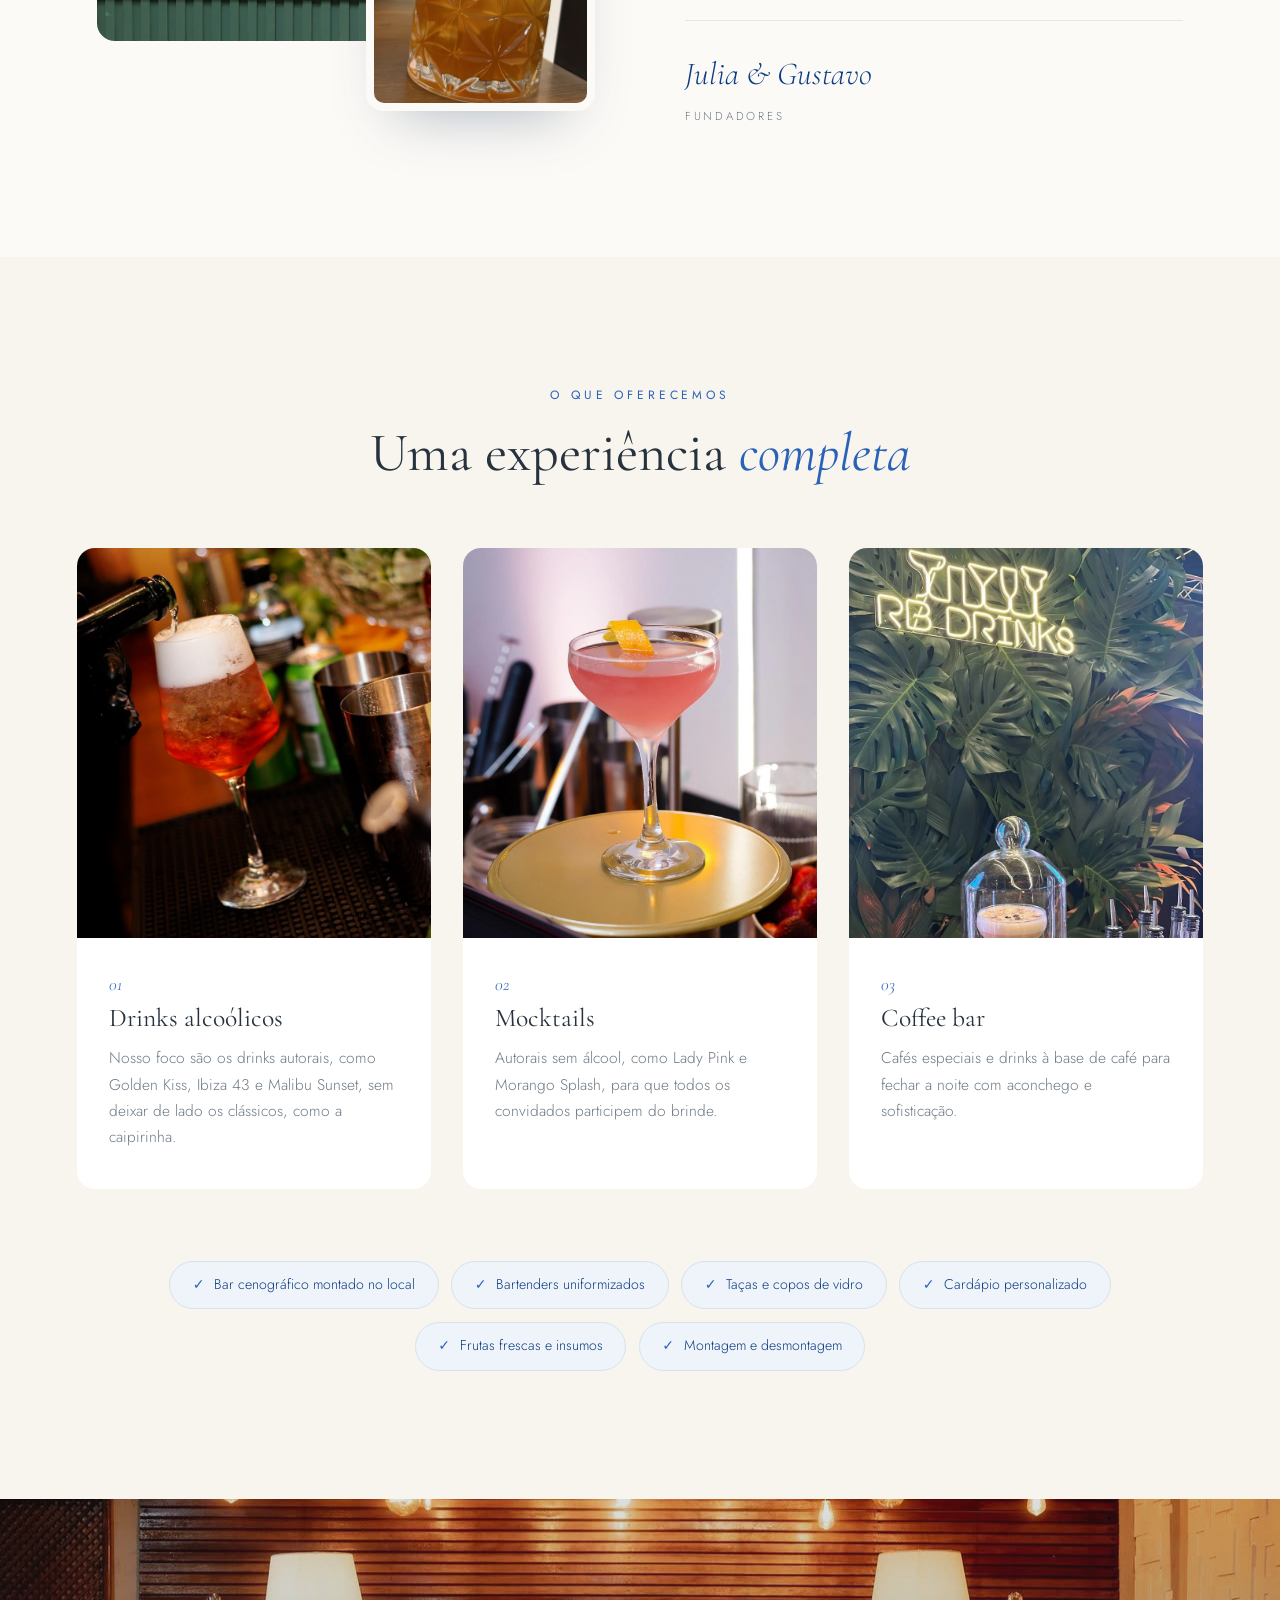
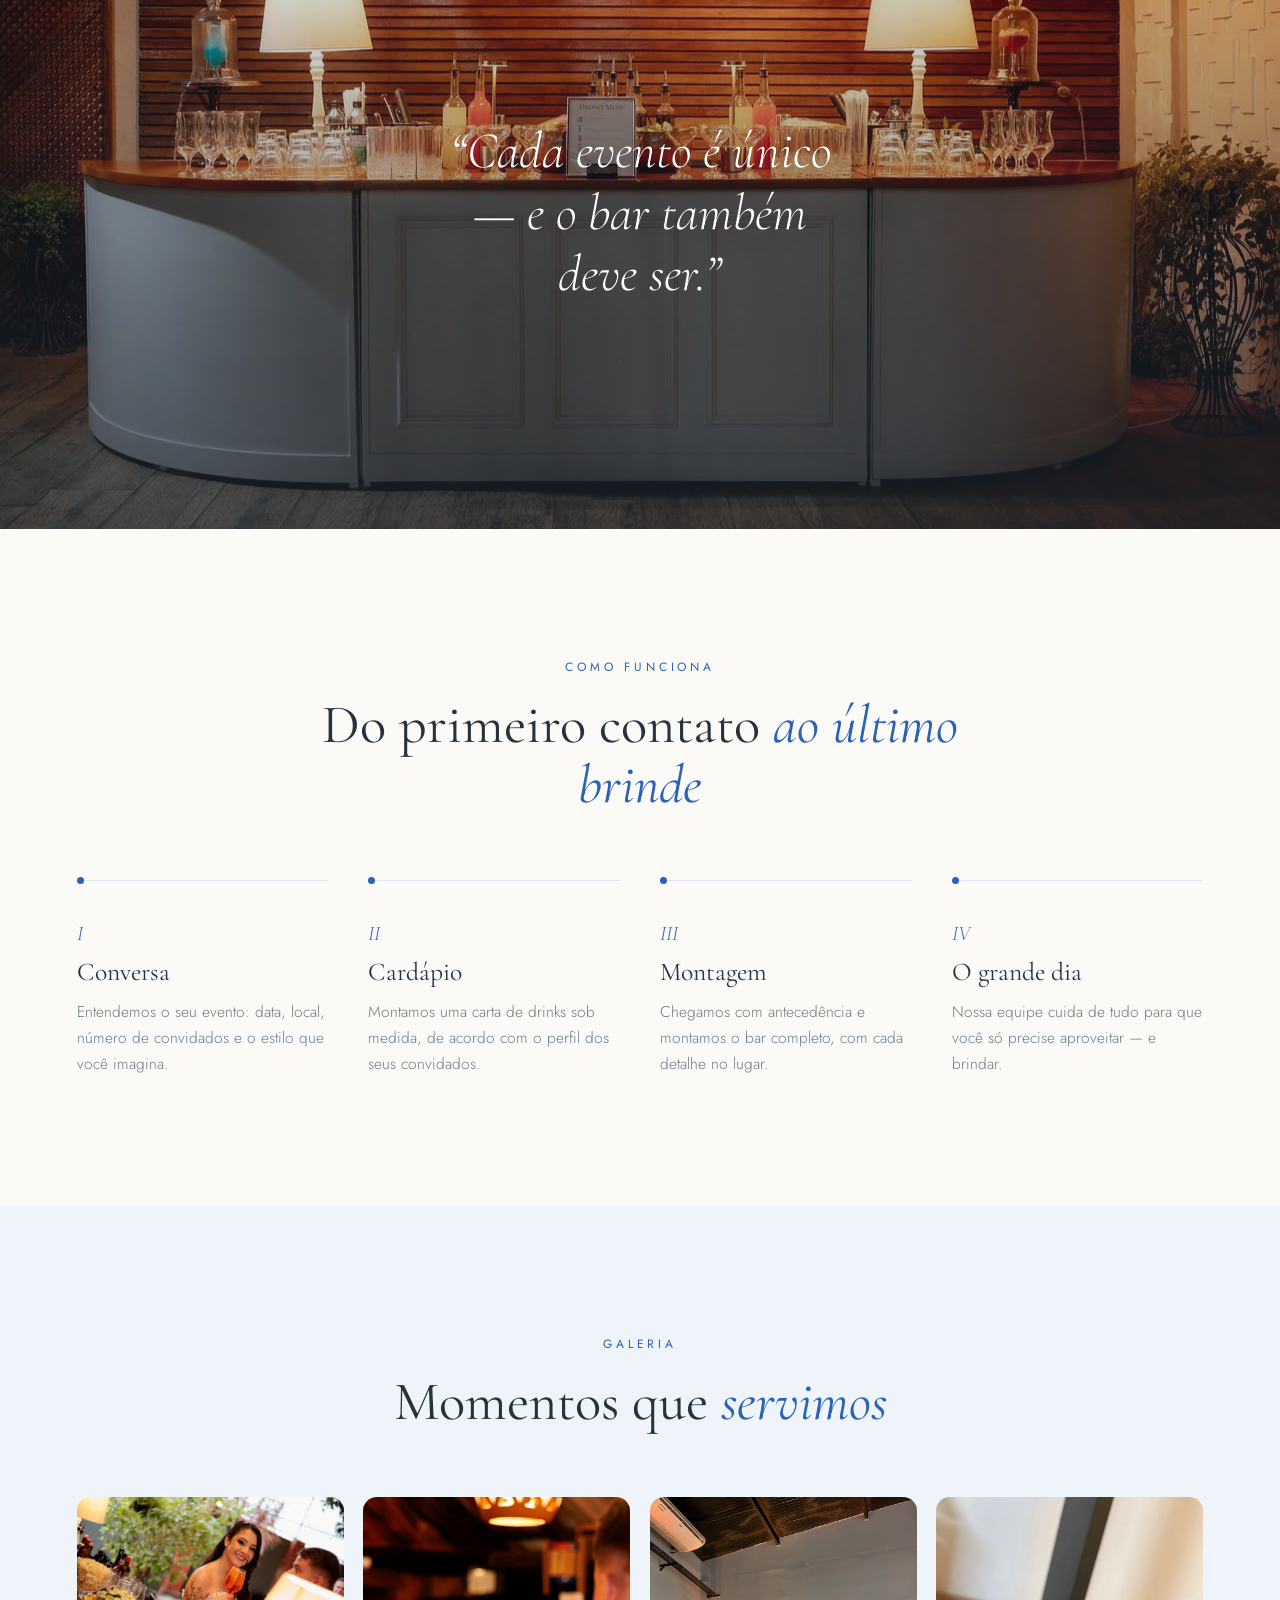
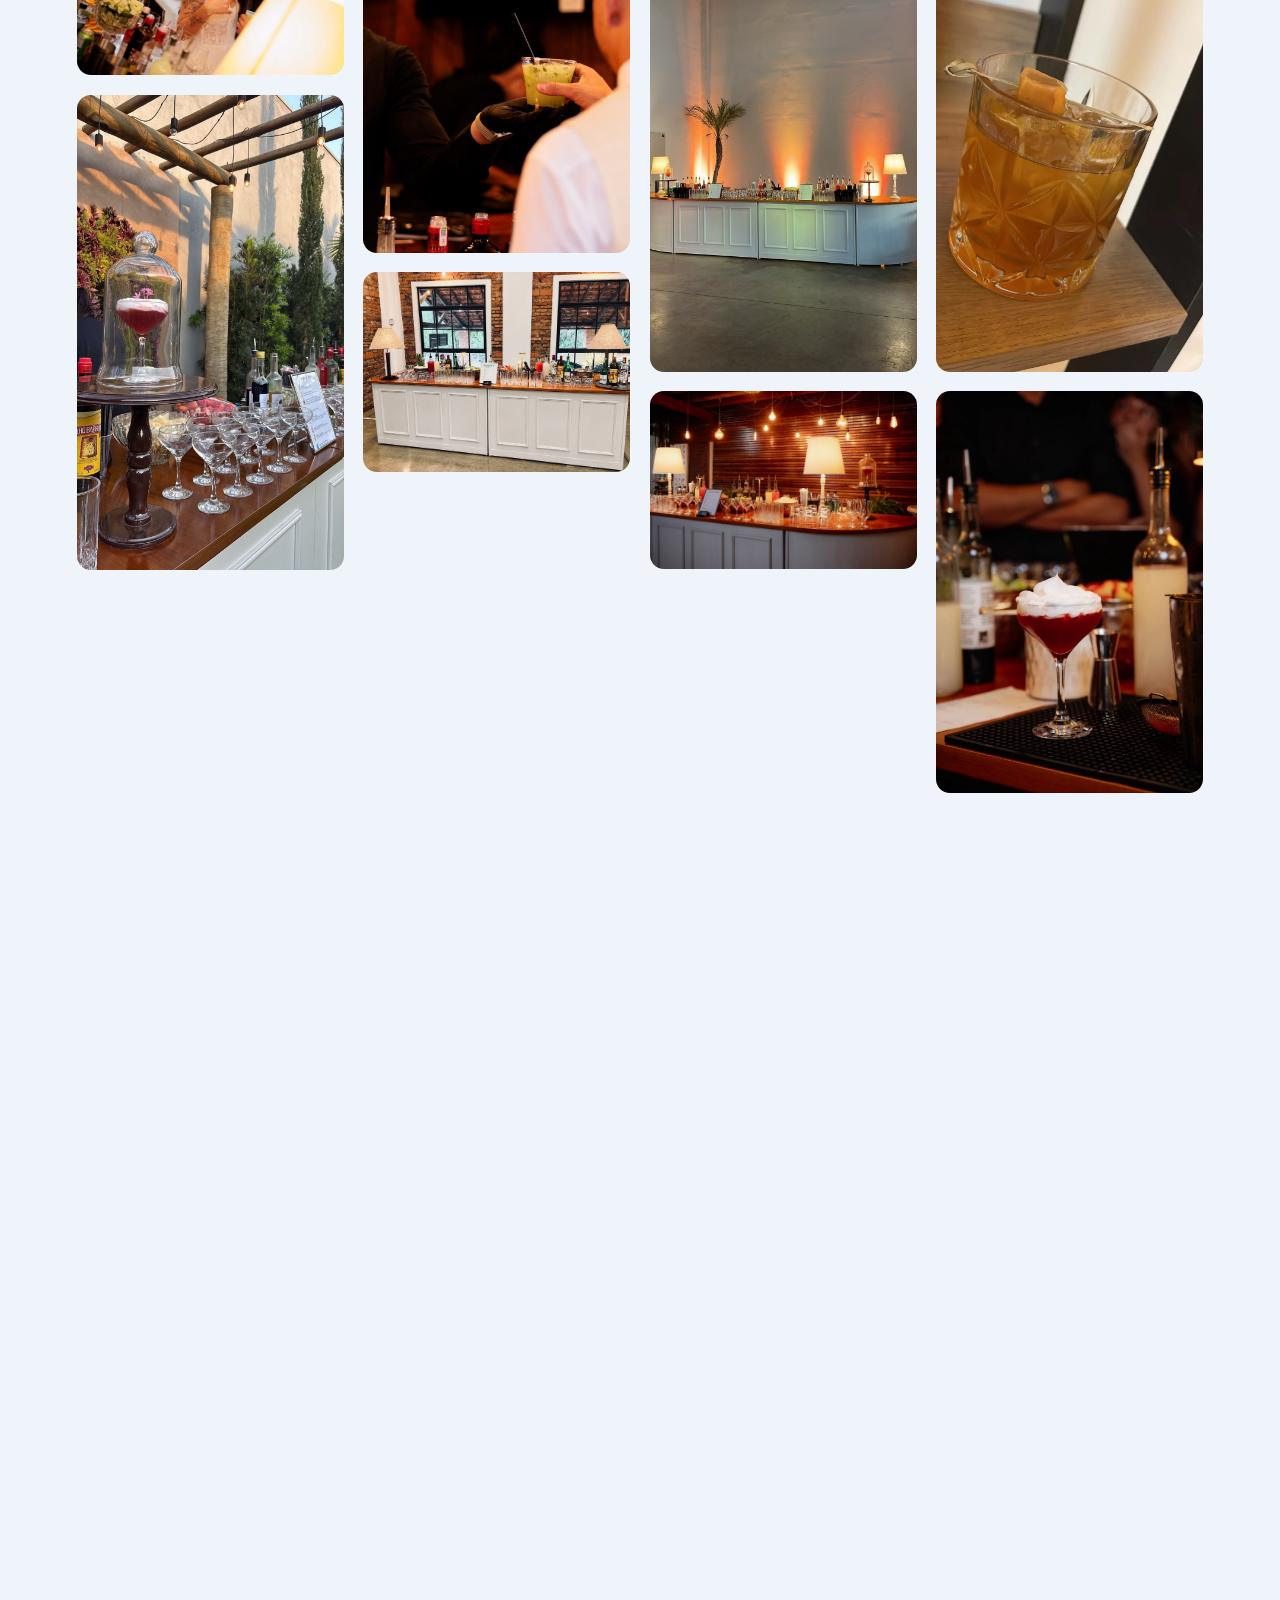
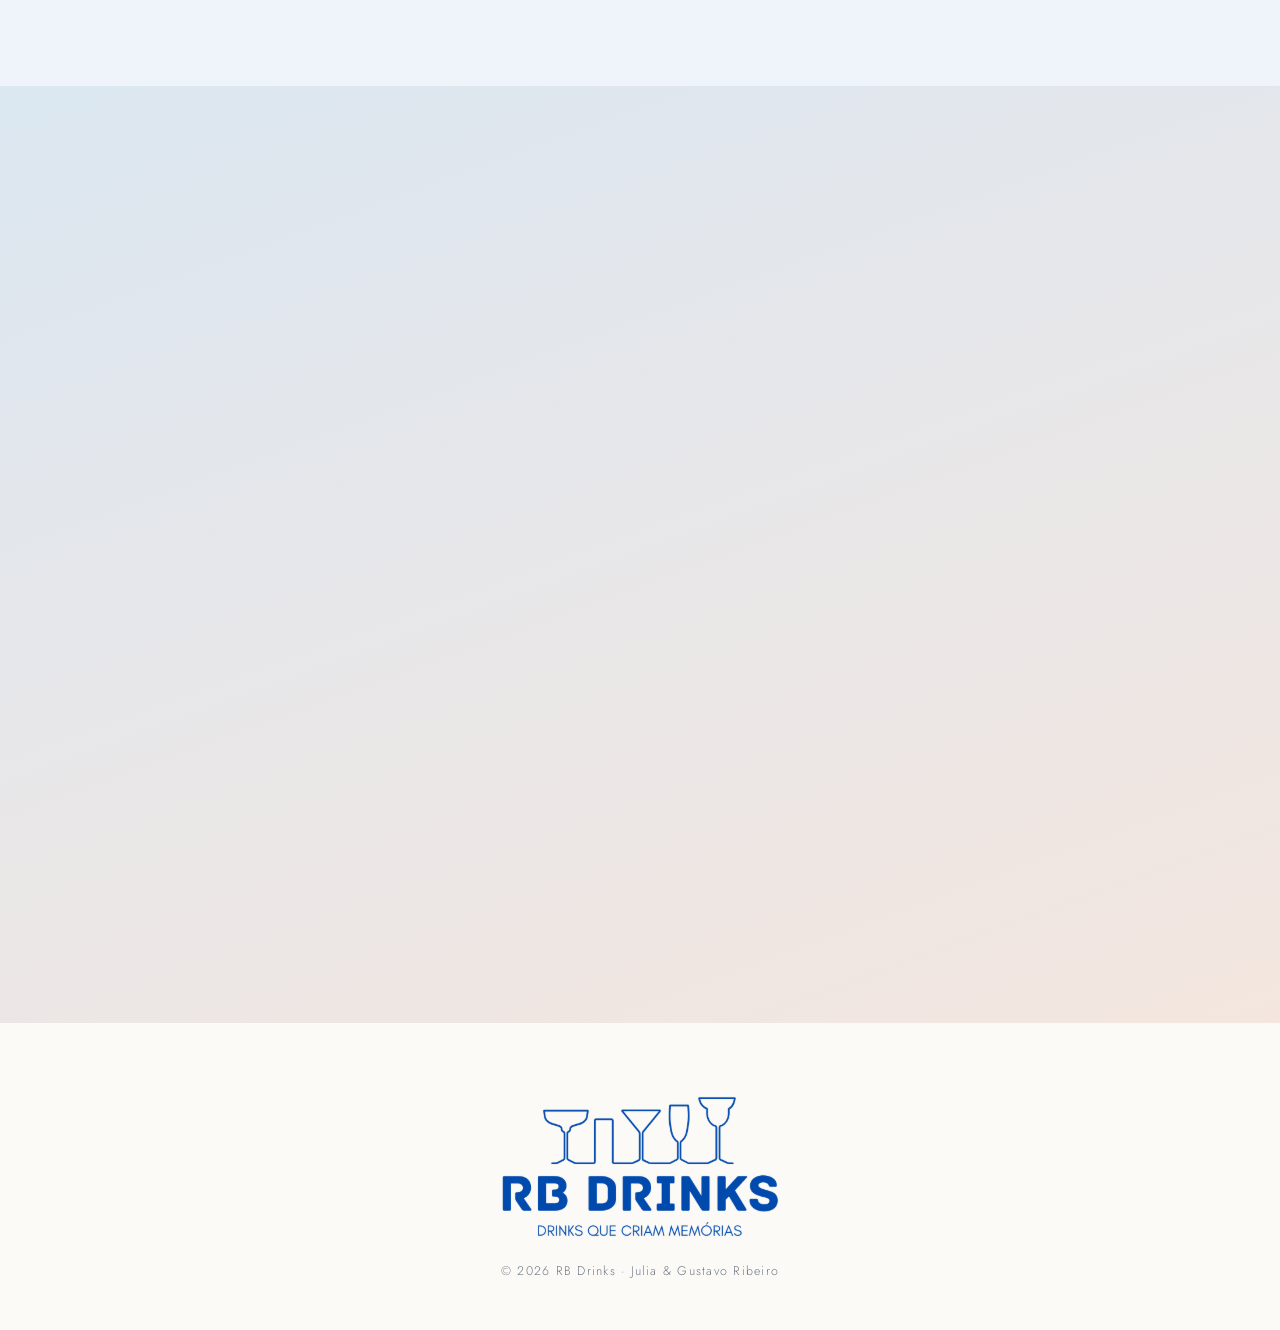
==== commit 6c8ee7dd: "Ajustes pedidos pela RB Drinks: drinks autorais, textos e chopp no formulário Co-Authored-By: Claude" ====
--- a/index.html
+++ b/index.html
@@ -35,7 +35,7 @@
     <div class="hero__text">
       <p class="eyebrow reveal">Bar para eventos</p>
       <h1 class="reveal">Drinks que<br /><em>criam memórias</em></h1>
-      <p class="hero__lead reveal">Coquetelaria artesanal, estrutura elegante e um atendimento pensado em cada detalhe — para que o seu evento seja lembrado também pelo brinde.</p>
+      <p class="hero__lead reveal">Alta coquetelaria, estrutura elegante e um atendimento pensado em cada detalhe — para que o seu evento seja lembrado também pelo brinde.</p>
       <div class="hero__actions reveal">
         <a href="#contato" class="btn btn--primary">Solicitar orçamento</a>
         <a href="#galeria" class="btn btn--ghost">Ver eventos</a>
@@ -62,13 +62,13 @@
   <section class="about section" id="sobre">
     <div class="about__media reveal">
       <img src="assets/img/bartender.jpg" alt="Bartender da RB Drinks atrás do bar" class="about__img-main" />
-      <img src="assets/img/drink-caramelo.jpg" alt="Drink com caramelo em copo de cristal" class="about__img-float" />
+      <img src="assets/img/drink-caramelo.jpg" alt="Drink com caramelo em copo baixo" class="about__img-float" />
     </div>
     <div class="about__text">
       <p class="eyebrow reveal">Nossa história</p>
       <h2 class="reveal">Um bar feito <em>a quatro mãos</em></h2>
-      <p class="reveal">A RB Drinks nasceu da paixão de <strong>Julia Ribeiro</strong> e <strong>Gustavo Ribeiro</strong> por receber bem. Acreditamos que um bom drink vai muito além do copo: é o momento em que as pessoas se encontram, brindam e guardam uma lembrança.</p>
-      <p class="reveal">Por isso cuidamos de tudo — do cardápio criado para o seu evento à montagem do bar, da escolha das taças ao último drink da noite.</p>
+      <p class="reveal">Na RB Drinks, cada drink conta uma história e cada evento se transforma em uma lembrança inesquecível. Somos apaixonados por criar experiências únicas por meio da coquetelaria, unindo técnica, criatividade e os melhores ingredientes para dar vida a bebidas que encantam todos os sentidos.</p>
+      <p class="reveal">Do clássico ao autoral, nossa missão é brindar seus sonhos com elegância, sabor e personalidade. Seja um casamento, aniversário ou confraternização, fazemos parte da sua celebração com alma, cuidado e aquele toque especial que só quem ama o que faz consegue oferecer.</p>
       <div class="about__sign reveal">
         <span>Julia &amp; Gustavo</span>
         <small>Fundadores</small>
@@ -88,19 +88,19 @@
         <div class="card__body">
           <span class="card__num">01</span>
           <h3>Drinks alcoólicos</h3>
-          <p>Clássicos impecáveis e criações autorais — Aperol Spritz, gin tônica, caipirinhas, Moscow Mule e muito mais.</p>
+          <p>Nosso foco são os drinks autorais, como Golden Kiss, Ibiza 43 e Malibu Sunset, sem deixar de lado os clássicos, como a caipirinha.</p>
         </div>
       </article>
       <article class="card reveal">
-        <div class="card__img"><img src="assets/img/drink-zero.jpg" alt="Drink rosa sem álcool em taça coupe" loading="lazy" /></div>
+        <div class="card__img"><img src="assets/img/lady-pink.jpg" alt="Mocktail autoral Lady Pink" loading="lazy" /></div>
         <div class="card__body">
           <span class="card__num">02</span>
           <h3>Mocktails</h3>
-          <p>Drinks sem álcool com o mesmo cuidado e apresentação, para que todos os convidados participem do brinde.</p>
+          <p>Autorais sem álcool, como Lady Pink e Morango Splash, para que todos os convidados participem do brinde.</p>
         </div>
       </article>
       <article class="card reveal">
-        <div class="card__img"><img src="assets/img/bar-noite.jpg" alt="Detalhe do bar à noite com abajur" loading="lazy" /></div>
+        <div class="card__img"><img src="assets/img/coffee-bar.jpg" alt="Coffee bar da RB Drinks com drink de café sob redoma" loading="lazy" style="object-position: 50% 12%" /></div>
         <div class="card__body">
           <span class="card__num">03</span>
           <h3>Coffee bar</h3>
@@ -112,7 +112,7 @@
     <ul class="includes reveal">
       <li>Bar cenográfico montado no local</li>
       <li>Bartenders uniformizados</li>
-      <li>Taças e copos de cristal</li>
+      <li>Taças e copos de vidro</li>
       <li>Cardápio personalizado</li>
       <li>Frutas frescas e insumos</li>
       <li>Montagem e desmontagem</li>
@@ -142,7 +142,7 @@
       <li class="reveal">
         <span>II</span>
         <h3>Cardápio</h3>
-        <p>Montamos uma carta de drinks sob medida, combinando com a decoração e o perfil dos convidados.</p>
+        <p>Montamos uma carta de drinks sob medida, de acordo com o perfil dos seus convidados.</p>
       </li>
       <li class="reveal">
         <span>III</span>
@@ -176,6 +176,8 @@
       <figure class="reveal"><img src="assets/img/bar-lampadas.jpg" alt="Bar com lâmpadas pendentes e abajures" loading="lazy" /></figure>
       <figure class="reveal"><img src="assets/img/bar-detalhe-limao.jpg" alt="Limões fatiados e taças no bar" loading="lazy" /></figure>
       <figure class="reveal"><img src="assets/img/canecas.jpg" alt="Canecas de Moscow Mule" loading="lazy" /></figure>
+      <figure class="reveal"><img src="assets/img/golden-kiss.jpg" alt="Drink autoral Golden Kiss" loading="lazy" /></figure>
+      <figure class="reveal"><img src="assets/img/morango-splash.jpg" alt="Mocktail autoral Morango Splash" loading="lazy" /></figure>
       <figure class="reveal"><img src="assets/img/bar-janelas.jpg" alt="Bar montado em salão com janelas amplas" loading="lazy" /></figure>
     </div>
   </section>
@@ -207,6 +209,14 @@
             <option>Outro</option>
           </select>
         </label>
+        <label>Vai ter chopp ou cerveja?
+          <select name="cerveja">
+            <option>Não</option>
+            <option>Chopp</option>
+            <option>Cerveja</option>
+            <option>Chopp e cerveja</option>
+          </select>
+        </label>
         <label>Mensagem<textarea name="mensagem" rows="3" placeholder="Local, estilo, drinks favoritos..."></textarea></label>
         <button type="submit" class="btn btn--primary">Enviar pelo WhatsApp</button>
       </form>
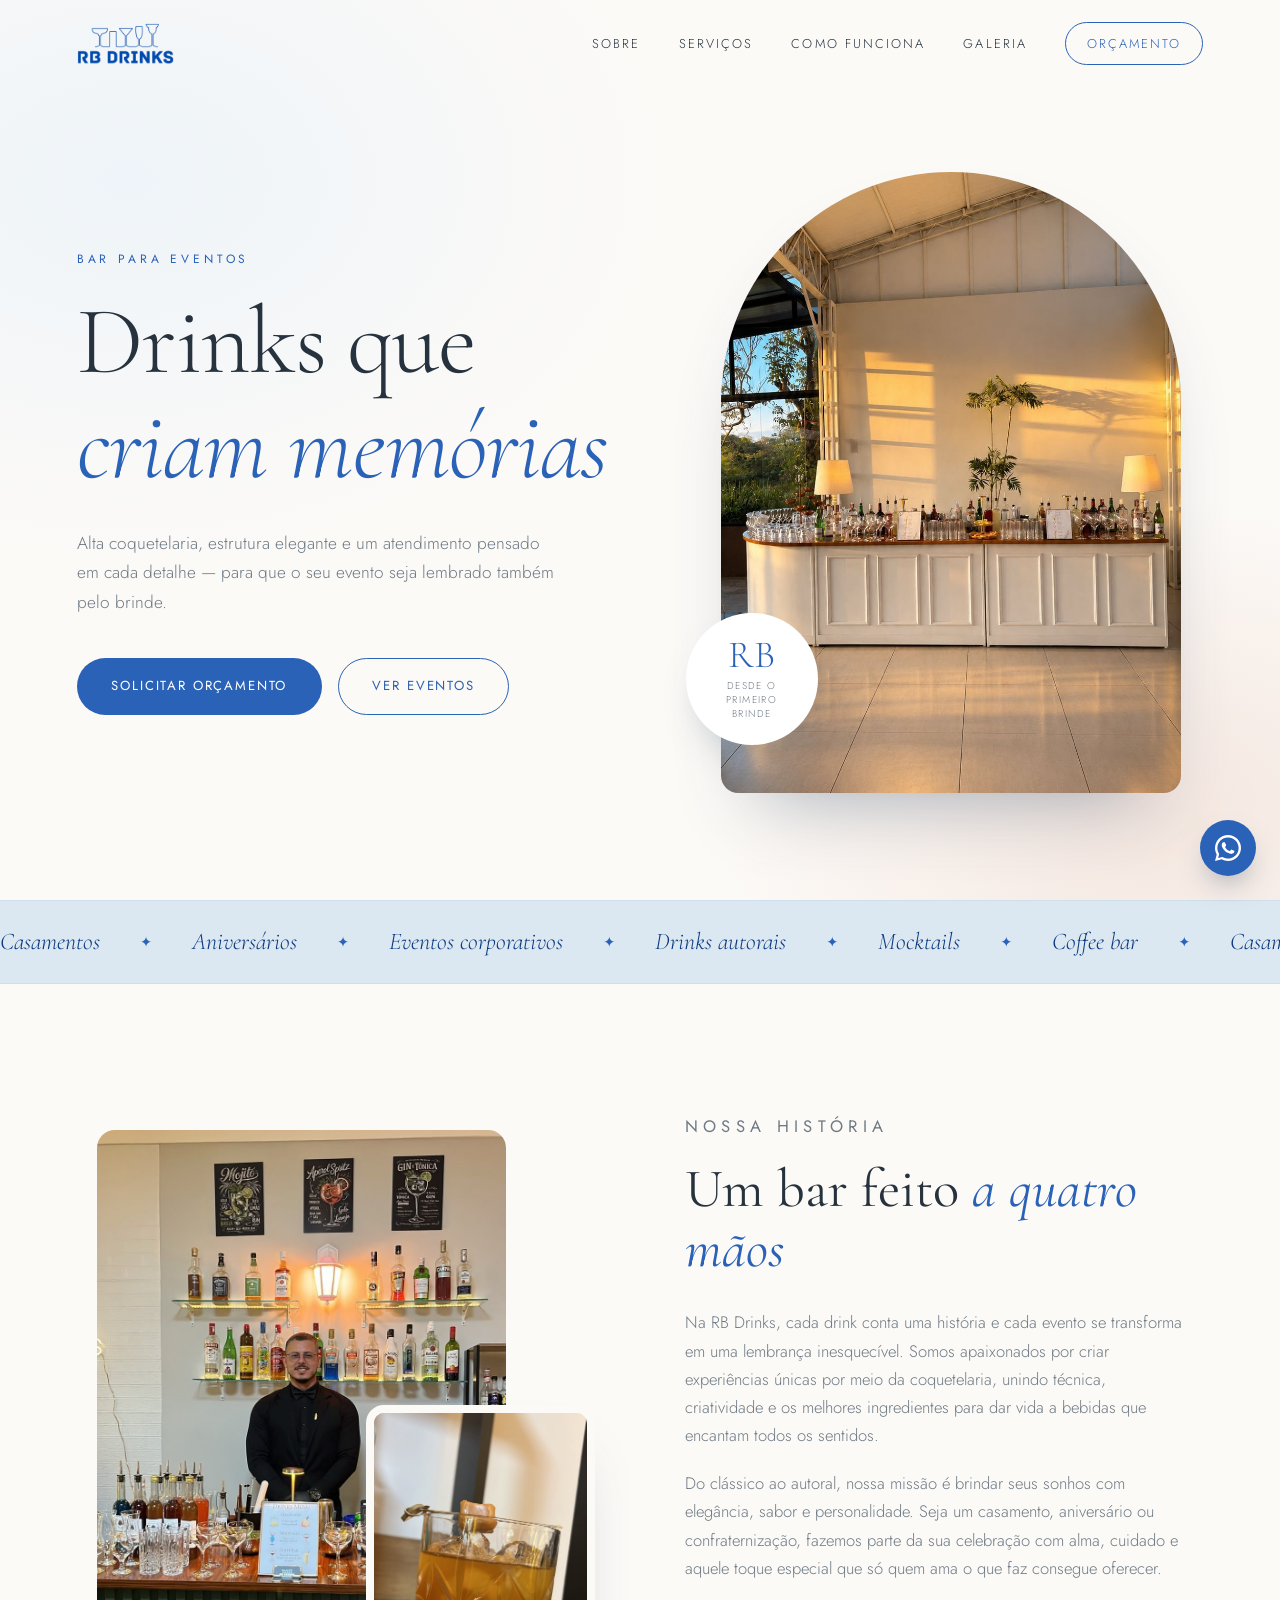
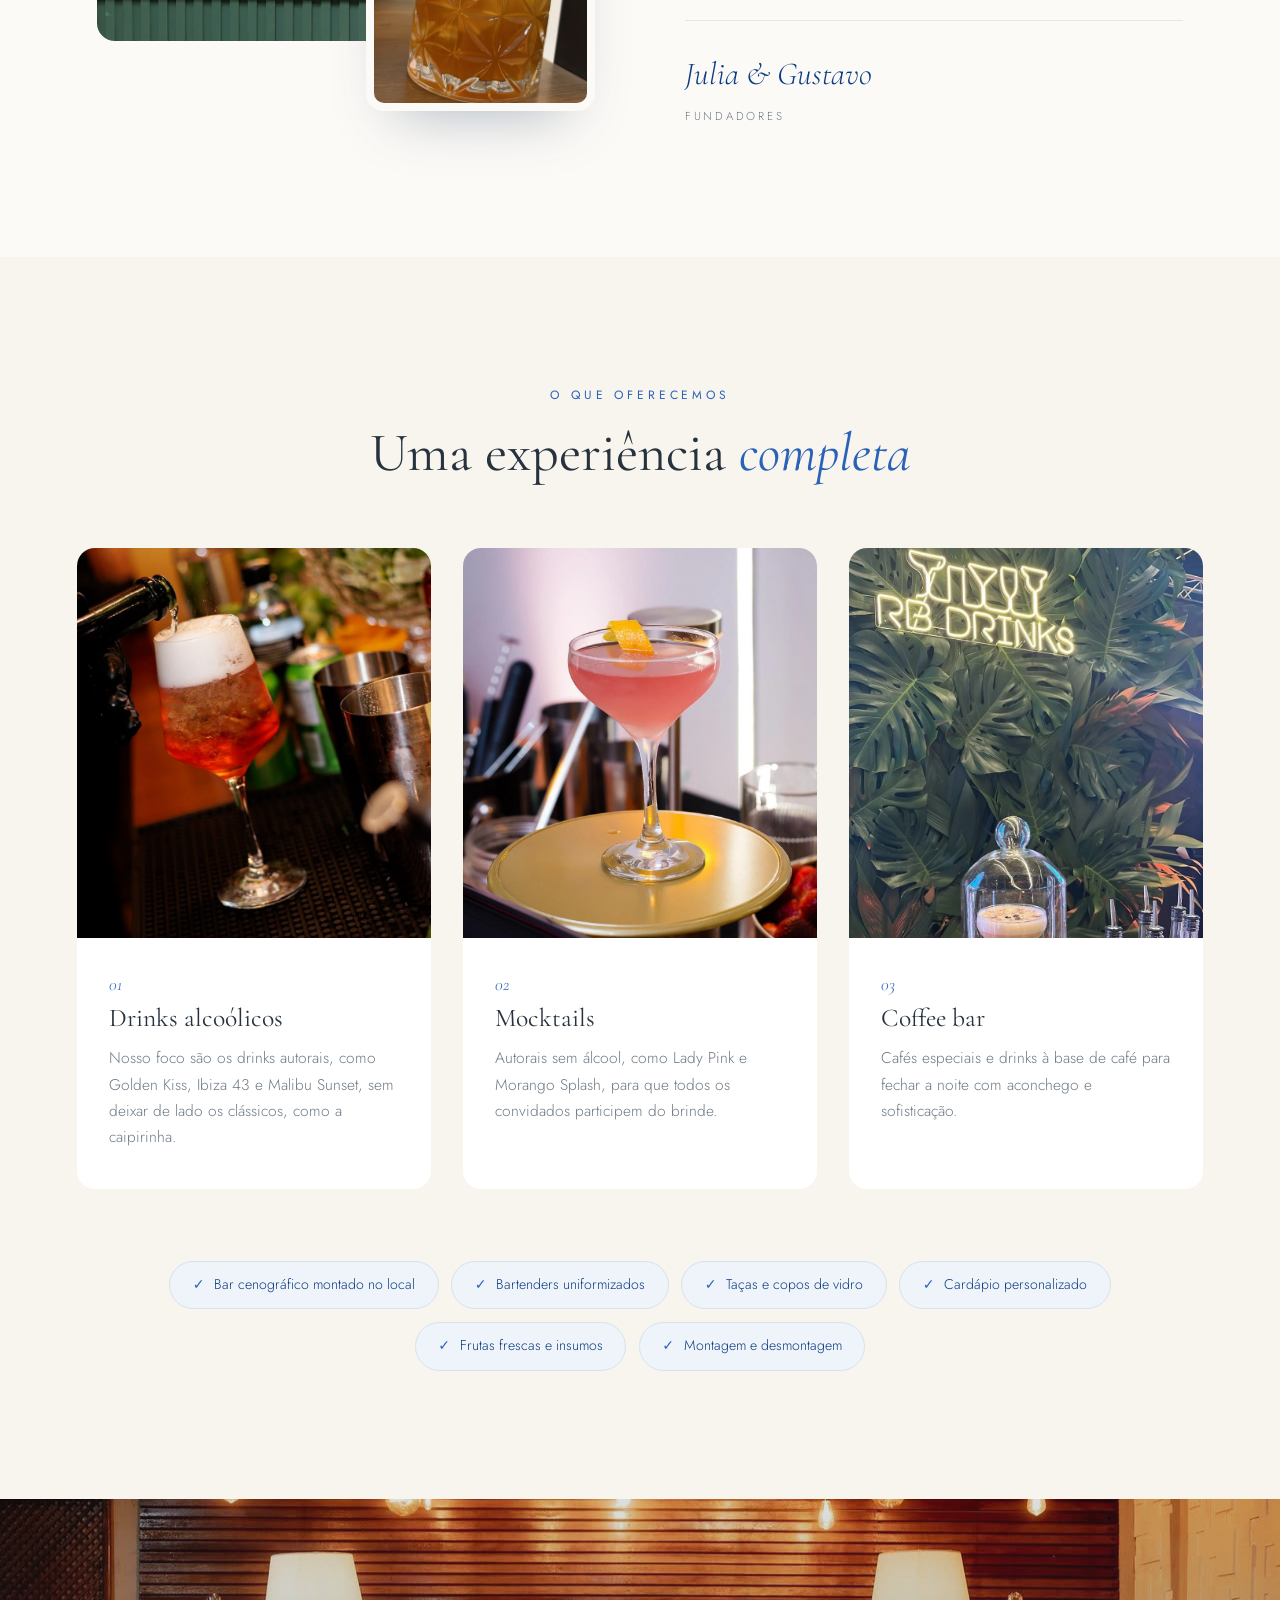
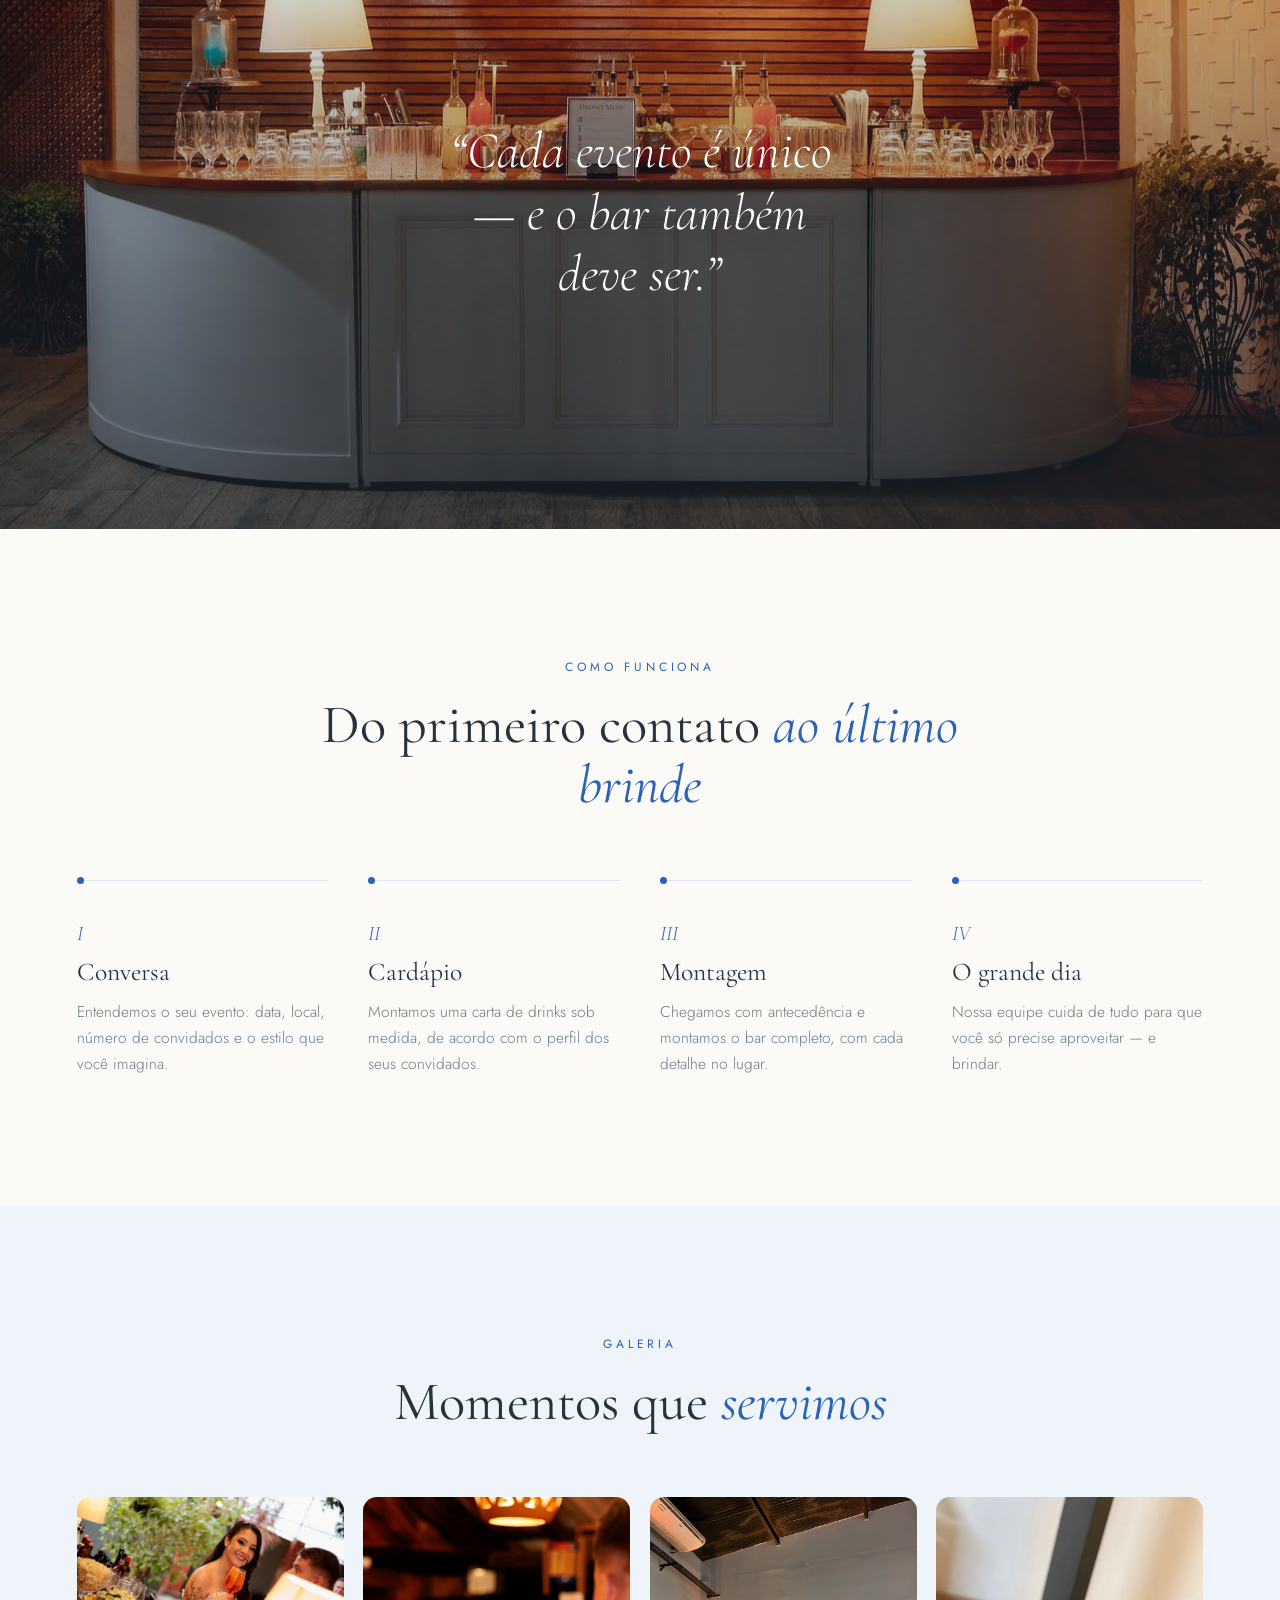
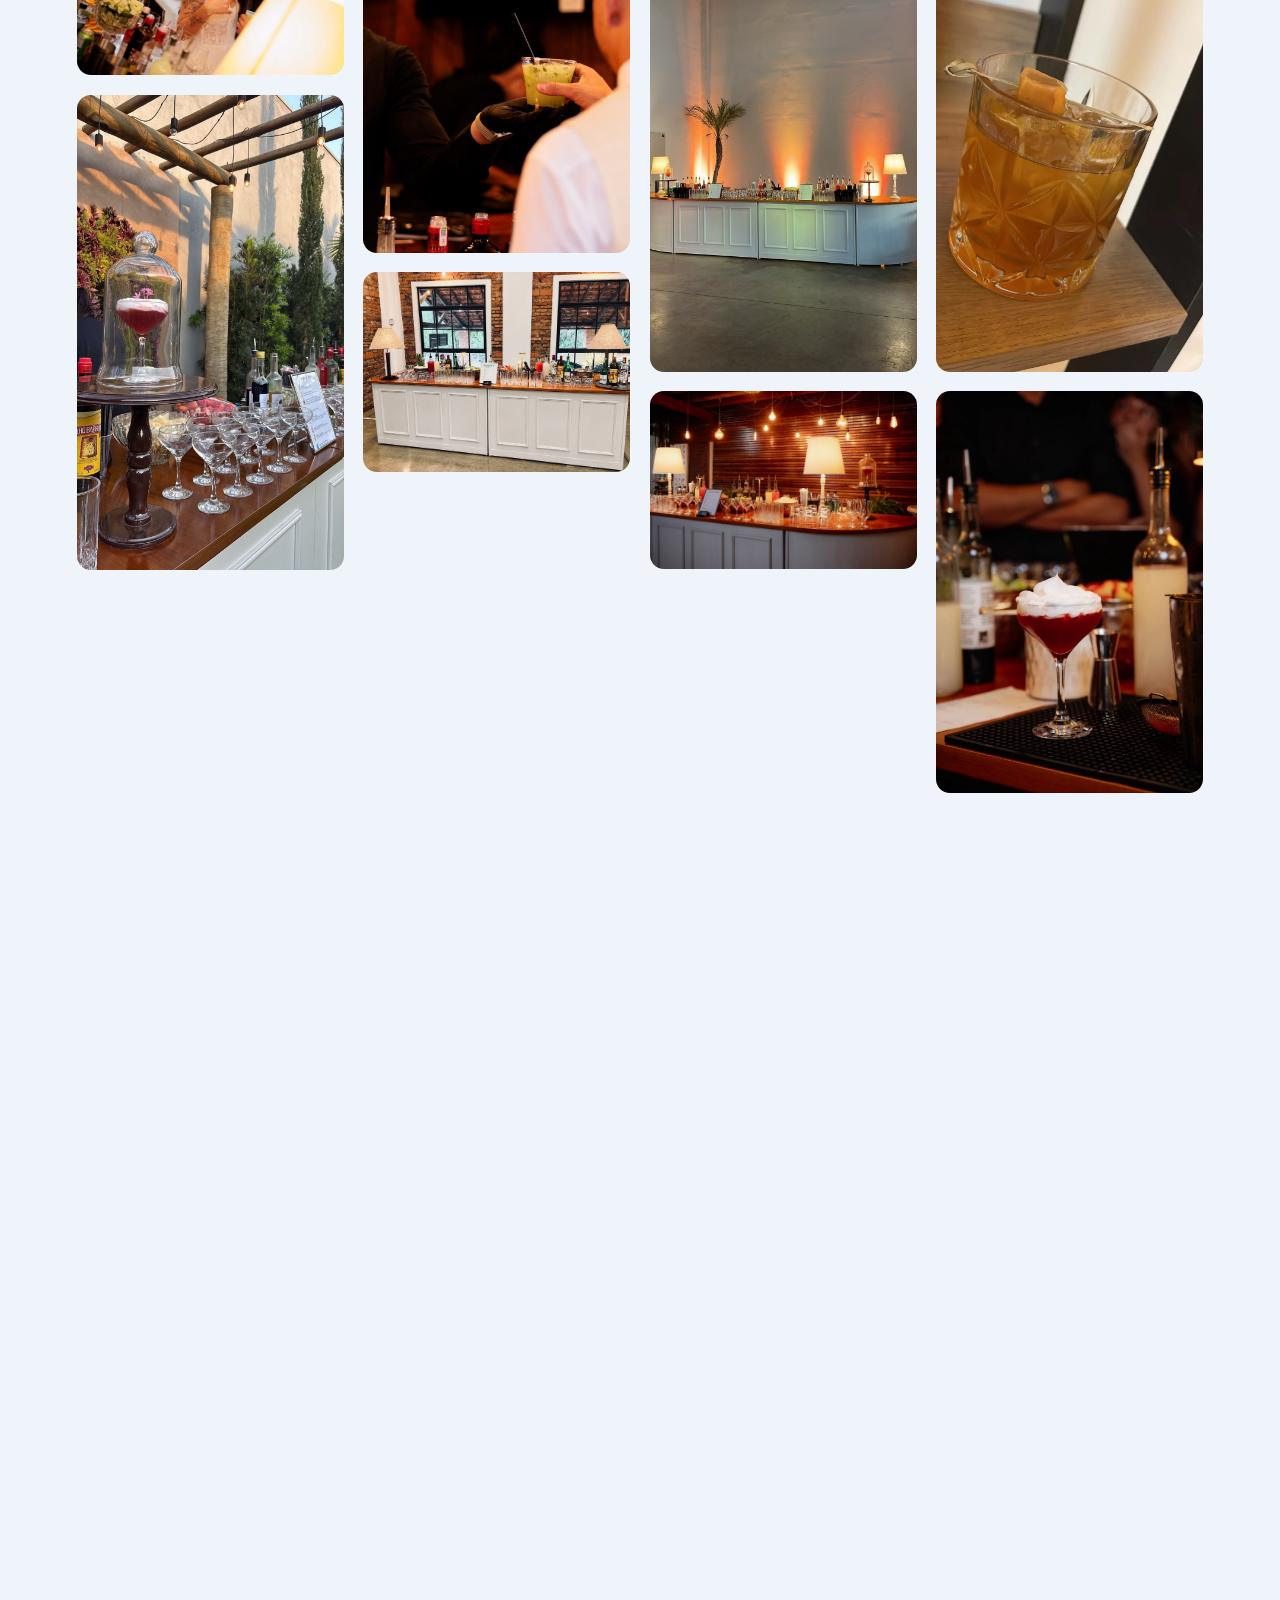
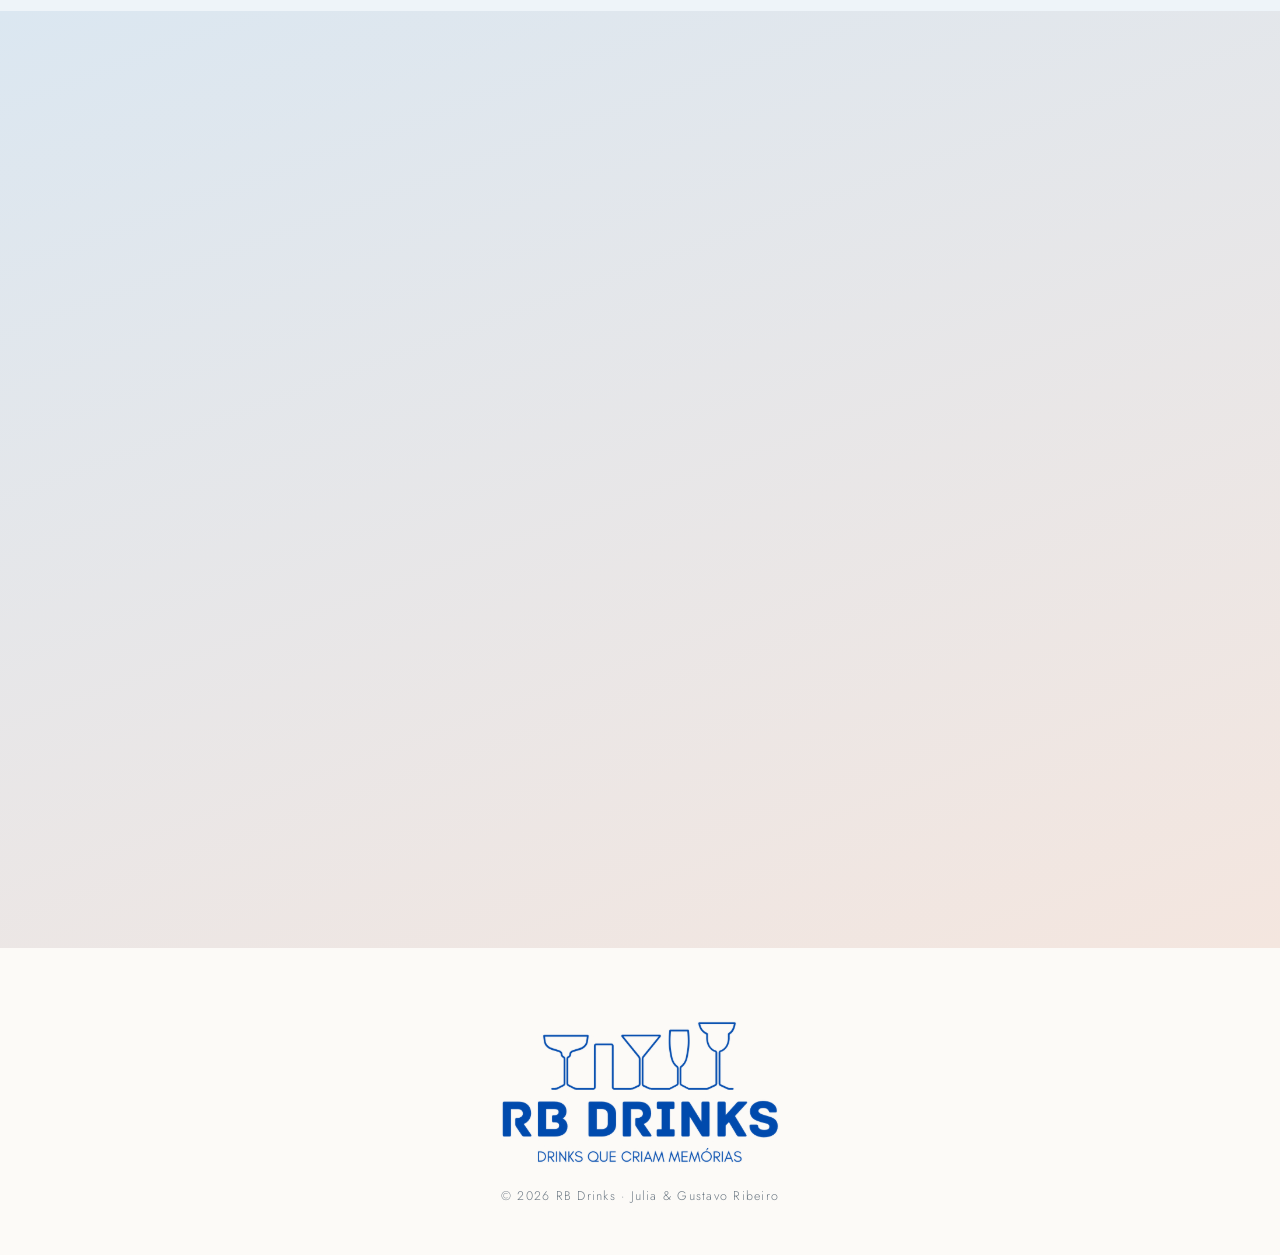
==== commit ec336540: "Contatos reais e fotos do Whisky Sour e Moscow Mule Co-Authored-By: Claude Opus 5.5 <noreply@anthrop" ====
--- a/index.html
+++ b/index.html
@@ -175,7 +175,7 @@
       <figure class="reveal"><img src="assets/img/bar-luz-laranja.jpg" alt="Bar branco com iluminação cênica" loading="lazy" /></figure>
       <figure class="reveal"><img src="assets/img/bar-lampadas.jpg" alt="Bar com lâmpadas pendentes e abajures" loading="lazy" /></figure>
       <figure class="reveal"><img src="assets/img/bar-detalhe-limao.jpg" alt="Limões fatiados e taças no bar" loading="lazy" /></figure>
-      <figure class="reveal"><img src="assets/img/canecas.jpg" alt="Canecas de Moscow Mule" loading="lazy" /></figure>
+      <figure class="reveal"><img src="assets/img/moscow-mule.jpg" alt="Moscow Mule sob redoma de vidro" loading="lazy" /></figure>
       <figure class="reveal"><img src="assets/img/golden-kiss.jpg" alt="Drink autoral Golden Kiss" loading="lazy" /></figure>
       <figure class="reveal"><img src="assets/img/morango-splash.jpg" alt="Mocktail autoral Morango Splash" loading="lazy" /></figure>
       <figure class="reveal"><img src="assets/img/bar-janelas.jpg" alt="Bar montado em salão com janelas amplas" loading="lazy" /></figure>
@@ -190,9 +190,9 @@
         <h2 class="reveal">Vamos criar <em>a sua memória?</em></h2>
         <p class="reveal">Conte um pouco sobre o seu evento e retornamos com uma proposta personalizada.</p>
         <ul class="contact__links reveal">
-          <li><a href="https://wa.me/5500000000000" target="_blank" rel="noopener">WhatsApp</a></li>
-          <li><a href="https://instagram.com/rbdrinks" target="_blank" rel="noopener">@rbdrinks</a></li>
-          <li><a href="mailto:contato@rbdrinks.com.br">contato@rbdrinks.com.br</a></li>
+          <li><a href="https://wa.me/5519971392122" target="_blank" rel="noopener">WhatsApp</a></li>
+          <li><a href="https://instagram.com/rbdrinksbar" target="_blank" rel="noopener">@rbdrinksbar</a></li>
+          <li><a href="mailto:rbdrinksbar@gmail.com">rbdrinksbar@gmail.com</a></li>
         </ul>
       </div>
       <form class="form reveal" id="contactForm">
@@ -238,7 +238,7 @@
   </div>
 
   <!-- WhatsApp flutuante -->
-  <a href="https://wa.me/5500000000000" class="wa-float" target="_blank" rel="noopener" aria-label="Fale no WhatsApp">
+  <a href="https://wa.me/5519971392122" class="wa-float" target="_blank" rel="noopener" aria-label="Fale no WhatsApp">
     <svg viewBox="0 0 24 24" width="26" height="26" fill="currentColor"><path d="M17.5 14.4c-.3-.1-1.7-.8-2-.9-.3-.1-.5-.1-.7.1-.2.3-.8.9-.9 1.1-.2.2-.3.2-.6.1-.3-.1-1.2-.5-2.3-1.4-.9-.8-1.4-1.7-1.6-2-.2-.3 0-.5.1-.6l.4-.5c.1-.2.2-.3.3-.5.1-.2 0-.4 0-.5l-.9-2.2c-.2-.6-.5-.5-.7-.5h-.6c-.2 0-.5.1-.8.4-.3.3-1 1-1 2.4s1 2.8 1.2 3c.1.2 2 3.1 4.9 4.3 2.4.9 2.9.8 3.4.7.5-.1 1.7-.7 2-1.4.2-.7.2-1.3.2-1.4-.1-.1-.3-.2-.6-.3zM12 21.8c-1.8 0-3.5-.5-5-1.4l-.4-.2-3.7 1 1-3.6-.2-.4C2.7 15.6 2.2 13.8 2.2 12 2.2 6.6 6.6 2.2 12 2.2c2.6 0 5.1 1 6.9 2.9 1.8 1.8 2.9 4.3 2.9 6.9 0 5.4-4.4 9.8-9.8 9.8zM20.5 3.5C18.2 1.2 15.2 0 12 0 5.4 0 0 5.4 0 12c0 2.1.6 4.2 1.6 6L0 24l6.2-1.6c1.8 1 3.8 1.5 5.8 1.5 6.6 0 12-5.4 12-12 0-3.2-1.2-6.2-3.5-8.4z"/></svg>
   </a>
 
